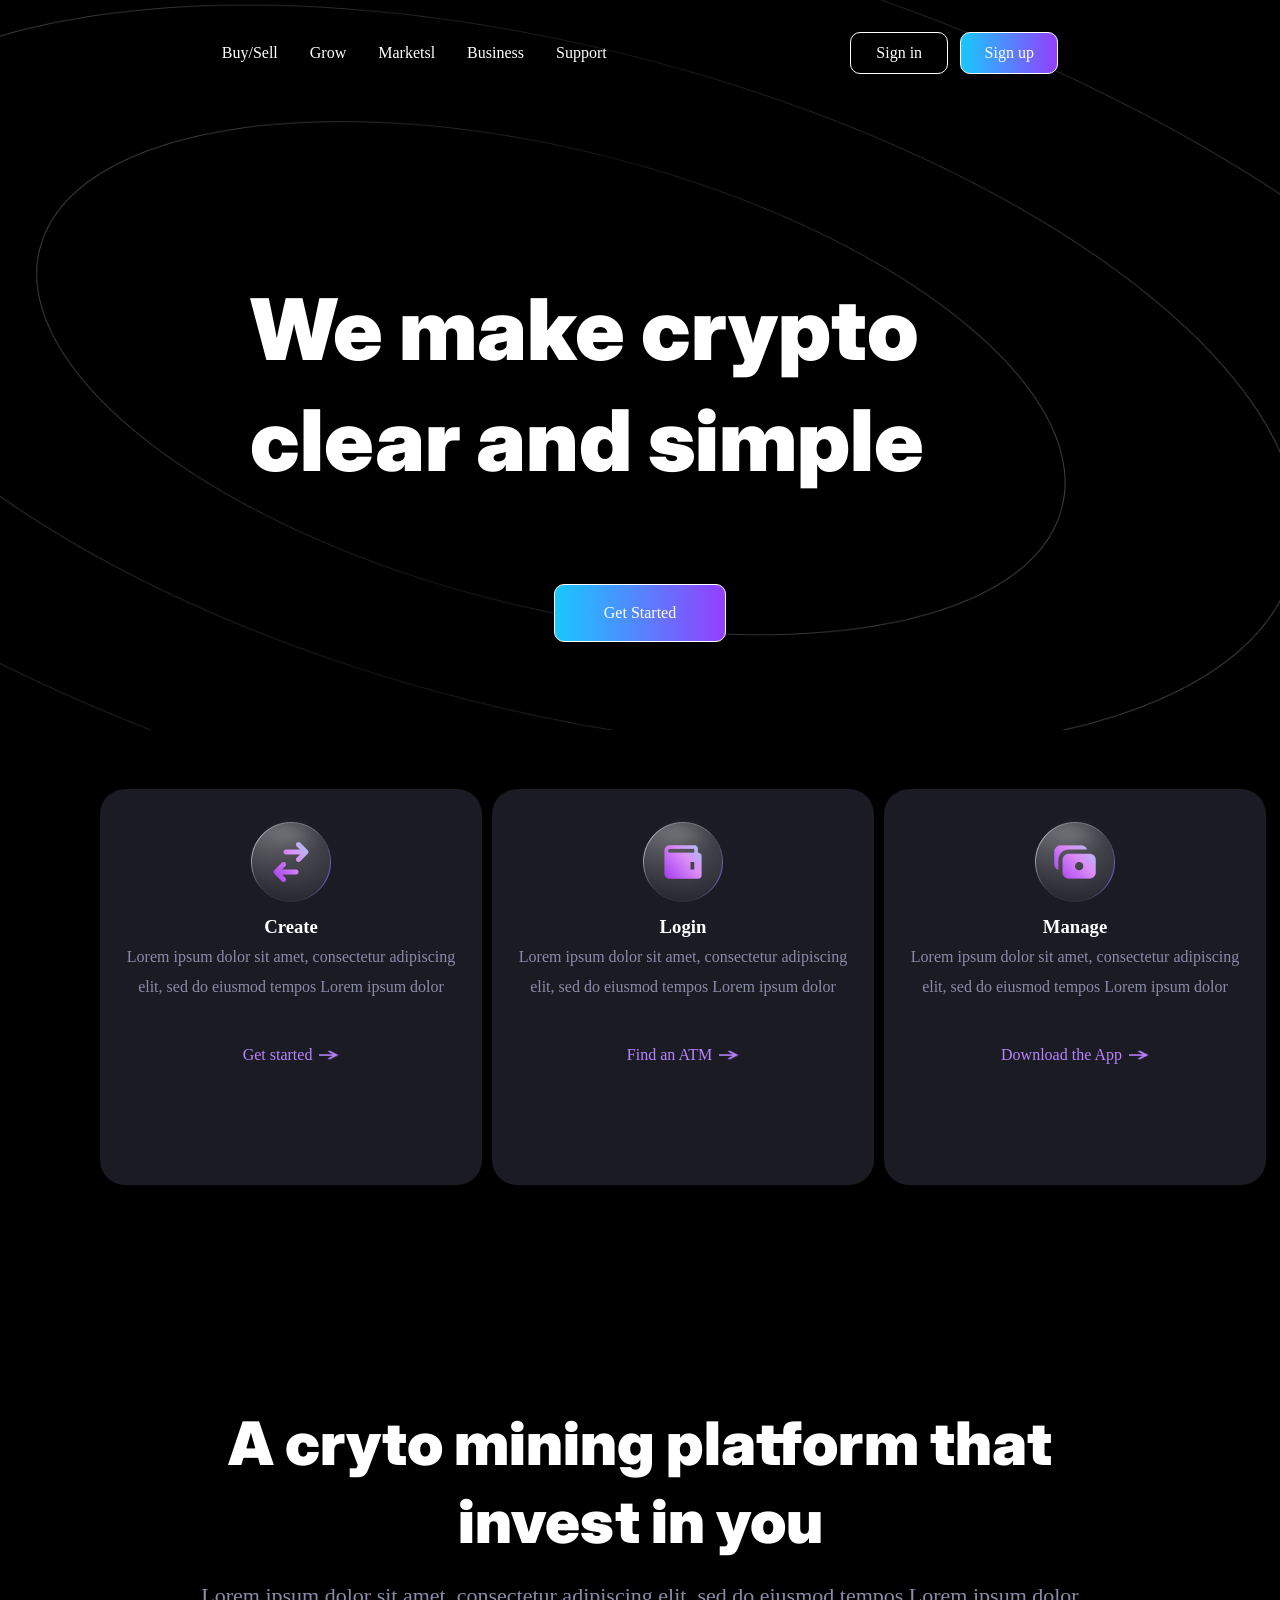
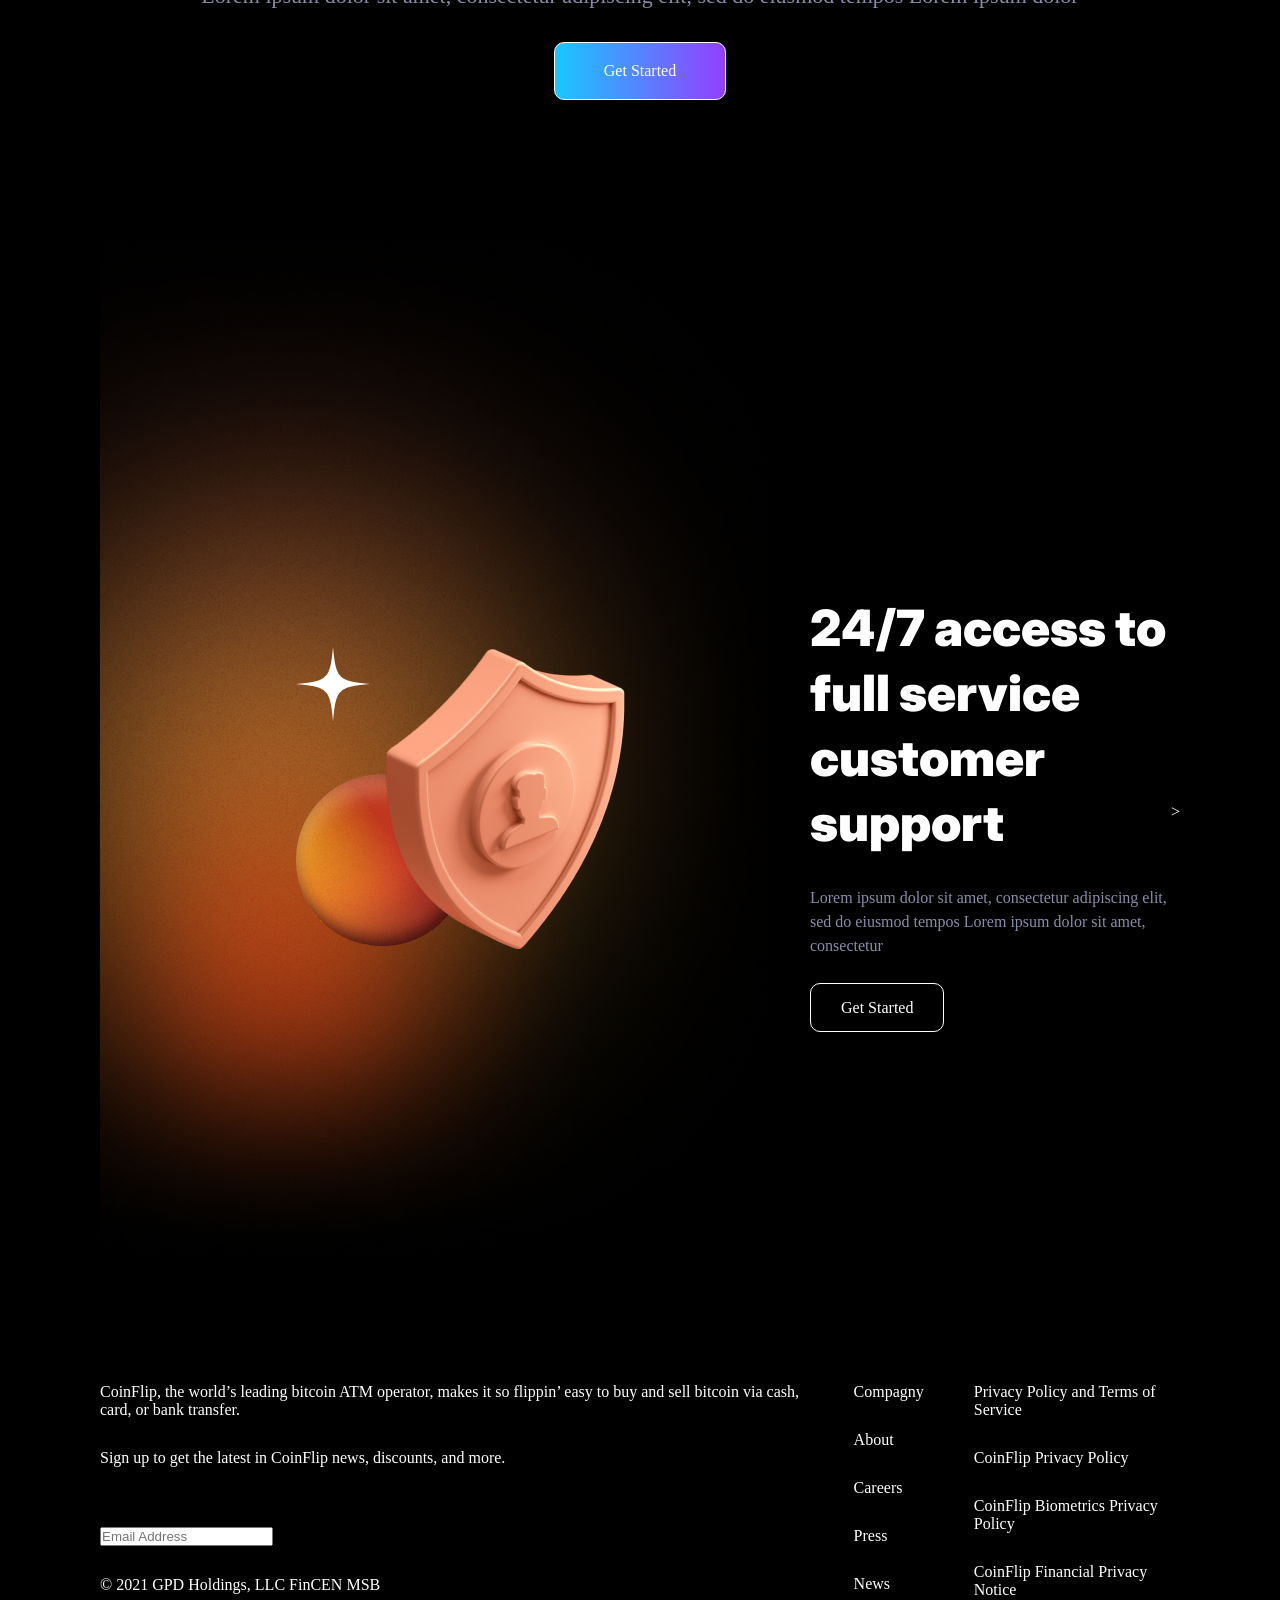
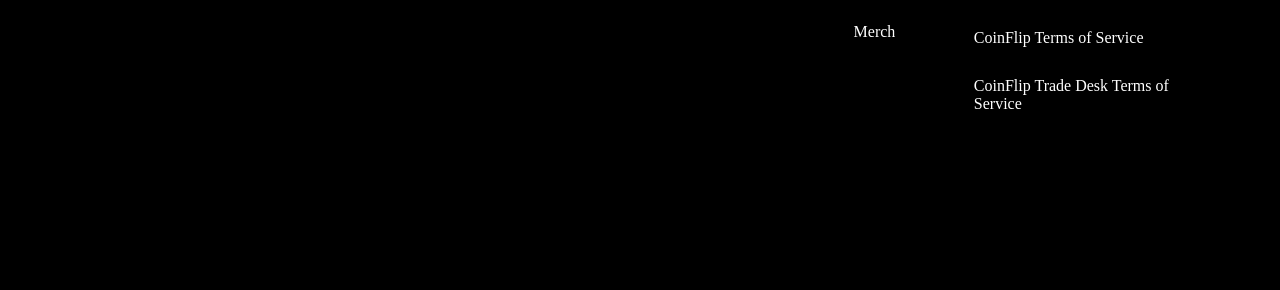
==== fixed.html @ 8866c46f "Add New Market" ====
<!DOCTYPE html>
<html lang="en">

<head>
    <meta charset="UTF-8">
    <link rel="stylesheet" href="css/fixed.css">
    <title>Document</title>
    <link href="https://fonts.googleapis.com/css2?family=Inter:wght@400;500;600;700&display=swap" rel="stylesheet">

</head>

<body>
    <header class="header">
        <section class="menu">
            <div class="container">
                <div class="header_content">
                    <ul class="header_content_list">
                        <li><a href="#">Buy/Sell</a></li>
                        <li><a href="#">Grow</a></li>
                        <li><a href="#">Marketsl</a></li>
                        <li><a href="#">Business</a></li>
                        <li><a href="#">Support</a></li>
                    </ul>
                    <div class="header_content_link_login">
                        <a href="#" class="header_content_link_login_sign_in">Sign in</a>
                        <a href="#" class="header_content_link_login_sign_in header_content_sign_up">Sign up</a>
                    </div>
                </div>
            </div>
        </section>
    </header>
    <main class="main">
        <section class="we_wake_crypto">
            <div class="container">
                <div class="we_wake_crypto_content">
                    <h1 class="we_wake_content_title">
                        We make crypto clear and simple
                    </h1>
                    <a href="#" class="we_wake_crypto_content_link">Get Started</a>
                </div>
            </div>
        </section>
        <section class="gestion">
            <div class="container">
                <div class="gestion_content">
                    <article class="gestion_content_article">
                        <div class="gestion_content_article_part1">
                            <img src="images/img (2).png" alt="image article 1">
                            <h3>Create</h3>
                            <p>Lorem ipsum dolor sit amet, consectetur adipiscing elit, sed do eiusmod tempos Lorem ipsum dolor</p>
                        </div>
                        <a href="">Get started<span><img src="images/Stroke.png" alt="icon fleche-direction" class="icon_fleche_direction"></span></a>
                    </article>
                    <article class="gestion_content_article">
                        <div class="gestion_content_article_part1">
                            <img src="images/img (1).png" alt="image article 1">
                            <h3>Login</h3>
                            <p>Lorem ipsum dolor sit amet, consectetur adipiscing elit, sed do eiusmod tempos Lorem ipsum dolor</p>
                        </div>
                        <a href="">Find an ATM<span><img src="images/Stroke.png" alt="icon fleche-direction" class="icon_fleche_direction"></span></a>
                    </article>
                    <article class="gestion_content_article">
                        <div class="gestion_content_article_part1">
                            <img src="images/img.png" alt="image article 1">
                            <h3>Manage</h3>
                            <p>Lorem ipsum dolor sit amet, consectetur adipiscing elit, sed do eiusmod tempos Lorem ipsum dolor</p>
                        </div>
                        <a href="">Download the App<span><img src="images/Stroke.png" alt="icon fleche-direction" class="icon_fleche_direction"></span></a>
                        
                    </article>
                </div>
            </div>
        </section>
        <section class="crypto_mining">
            <div class="container">
                <div class="crypto_mining_content">
                    <div class="crypto_mining_content_part1">
                        <h2>A cryto mining platform that invest in you</h2>
                        <p>Lorem ipsum dolor sit amet, consectetur adipiscing elit, sed do eiusmod tempos Lorem ipsum dolor</p>
                    </div>
                   <a href="#" class="we_wake_crypto_content_link">Get Started</a>
                </div>
            </div>
        </section>
        <section class="service_client">
            <div class="container">
                <div class="service_client_content">
                    <img src="images/img (3).png" alt="service client image" class="service_client_content_part1">
                    <div class="service_client_content_part2">
                        <h2>24/7 access to full service customer support</h2>
                        <p>Lorem ipsum dolor sit amet, consectetur adipiscing elit, sed do eiusmod tempos Lorem ipsum dolor sit amet, consectetur</p>
                        <a href="" class="header_content_link_login_sign_in header_content_sign_in">Get Started</a>
                    </div>>
                </div>
            </div>
        </section>
    </main>
    <footer class="footer">
        <div class="container">
            <div class="footer_content">
                <div class="footer_content_part1">
                    <p>CoinFlip, the world’s leading bitcoin ATM operator, makes it so flippin’ easy to buy and sell bitcoin via cash, card, or bank transfer. 
                    <p> Sign up to get the latest in CoinFlip news, discounts, and more.</p>
                </p>
                <input type="text" placeholder="Email Address"/>
                <p>© 2021 GPD Holdings, LLC FinCEN MSB</p>
                </div>
                <div class="footer_content_part2">
                    <a href="#">Compagny</a><a href="#">About</a><a href="#">Careers</a><a href="#">Press</a><a href="#">News</a><a href="#">Merch</a>
                </div>
                <div class="footer_content_part3">
                    <a href="#">Privacy Policy and Terms of Service</a><a href="#">CoinFlip Privacy Policy</a><a href="#">CoinFlip Biometrics Privacy Policy</a><a href="#">CoinFlip Financial Privacy Notice</a><a href="#">CoinFlip Terms of Service</a><a href="#">CoinFlip Trade Desk Terms of Service</a>
                </div>
            </div>
        </div>
    </footer>
</body>

</html>
---- css/fixed.css ----
/*General*/

*
{
    margin: 0;
    padding: 0;
}
body
{
    background-color: black;
    background-image: url(../images/circles.png);
    background-repeat: no-repeat;
    background-size: 100%;
    color: white;
}
.header
{
    min-height: 80px;
}
footer
{
    min-height: 507px;
}
.container
{
    max-width: 1080px;
    margin: 0 auto;
    
    
}
.main
{
    min-height: calc(100vh - (80px + 507px));
}
a
{
    text-decoration: none;
    color: white;
}
ul
{
    list-style: none;
}

/*Header*/

.header_content
{
    display: flex;
    justify-content: space-around;
    padding: 32px 0;
}
.header_content_link_login
{
    display: flex;
    justify-content: space-between;
    gap: 12px;
    
}
.header_content_link_login_sign_in
{
    width: 96px;
    height: 40px;
    border: 1px solid;
    text-align: center;
    line-height: 40px;
    border-radius: 10px;
}
.header_content_sign_up
{
    
    background: linear-gradient(to right, #18C8FF, #933FFE);
    
}
.header_content_list
{
    display: flex;
    align-items: center;
    gap: 32px;
    
}

/*Section we wake*/

.we_wake_crypto_content
{
    
    width: 780px;
    height: 345px;
    margin: 169px auto;
    
}
.we_wake_content_title
{
    font-size: 85px;
    line-height: 130%;
    padding-bottom: 88px;
    font-family: 'Inter', sans-serif;
    font-weight: 900;
  
}
.we_wake_crypto_content_link
{
    display: block;
    width: 170px;
    height: 56px;
    background: linear-gradient(to right, #18C8FF, #933FFE);
    border: 1px solid;
    border-radius: 10px;
    text-align: center;
    line-height: 56px;
    margin: 0 auto;
    
}
/*Section Gestion*/
.gestion_content
{
    display: flex;
    justify-content: space-between;
    gap: 10px;
    
}
.gestion_content_article 
{
    background-color: #1A1B23;
    text-align: center;
    display: inline-block;
    border-radius: 25px;
    line-height: 30px;
    width: 380px;
    height: 346px;
    padding: 25px;
    
   
}
.gestion_content_article_part1
{
   width: 332px;
   height: 226px;
}
.gestion_content_article_part1 p
{
    font-size: 16px;
    color: #898CA9;
}
.gestion_content_article a
{
    font-size: 16px;
    color: #B982FF;
}
.icon_fleche_direction
{
    color: #B982FF;
    width: 20px;
    padding-left: 7px;
    height: 10px;
    
}

/*Section crypto mining*/

.crypto_mining_content
{
    margin-top: 30px;
    text-align: center;
    padding: 140px 70px;
    

}
.crypto_mining_content_part1 
{
    margin: 30px 0 ;
    
    
}
.crypto_mining_content_part1 h2

{
    
    text-align: center;
    align-content: center;
    height: 194px;
    font-size: 60px;
    font-family: 'Inter', sans-serif;
    line-height: 130%;
    font-weight: 900;
    
}
.crypto_mining_content_part1 p
{
    color: #898CA9;
    font-size: 22px;
    line-height: 150%;
    text-align: center;
    
    
}

/*Section   Service client*/

.service_client_content
{
    display: flex;
    justify-content: center;
    align-items: center;
    
}
.service_client_content_part2
{
    
    line-height: 150%
}
.service_client_content_part2 h2
{
    font-size: 50px;
    line-height: 130%;
    font-family: 'Inter', sans-serif;
    letter-spacing: 0%;
    font-weight: 900;
}
.service_client_content_part2 p
{
    color: #898CA9;
    padding: 30px 0;
    
}   
.service_client_content_part2 a
{
    
    padding: 15px 30px;
}

/*Section Footer*/

.footer_content
{
    display: flex;
    gap: 50px;
    
}
.footer_content_part1 p
{
    padding-bottom: 30px;
}
.footer_content_part1 input
{
    margin-bottom: 30px;
}
.footer_content_part2 a
{
    display: flex;
    align-items: center;
    padding-bottom: 30px;
}
.footer_content_part3 a
{
    display: flex;
    align-items: center;
    padding-bottom: 30px;
}
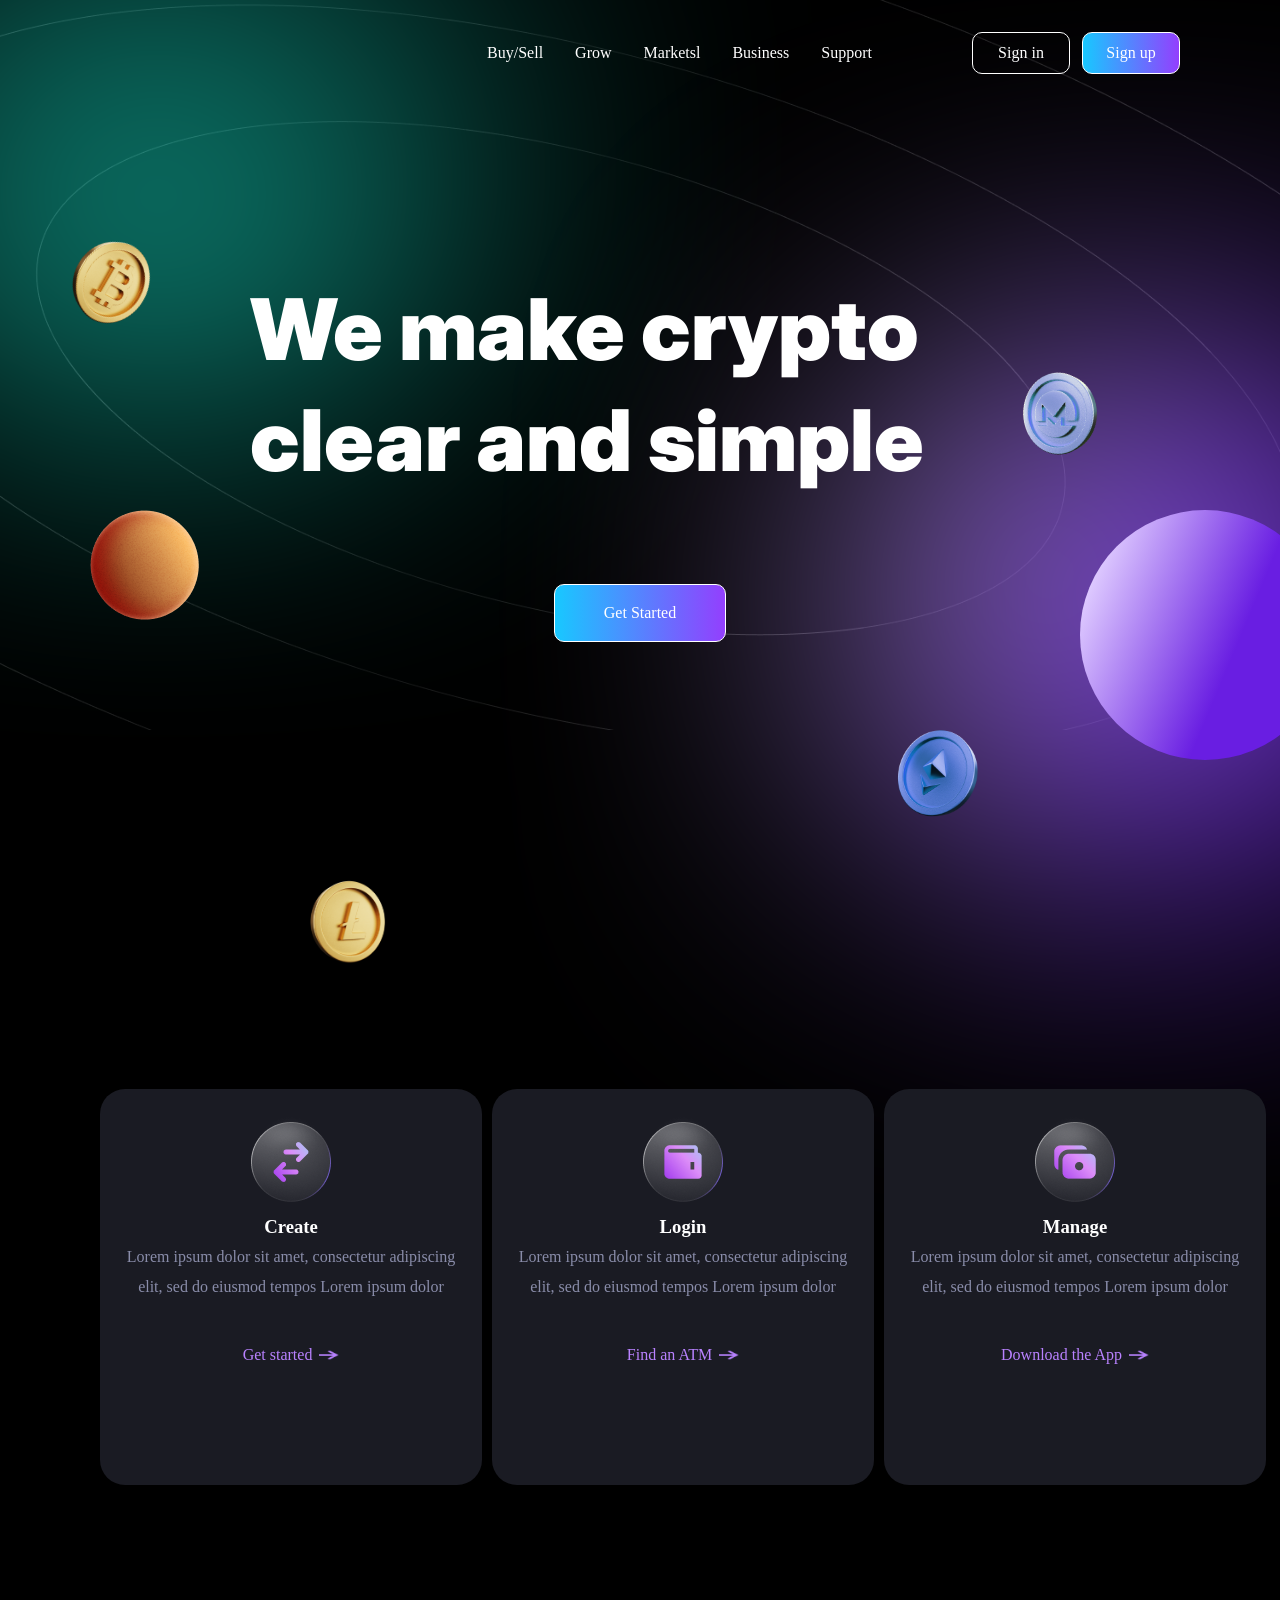
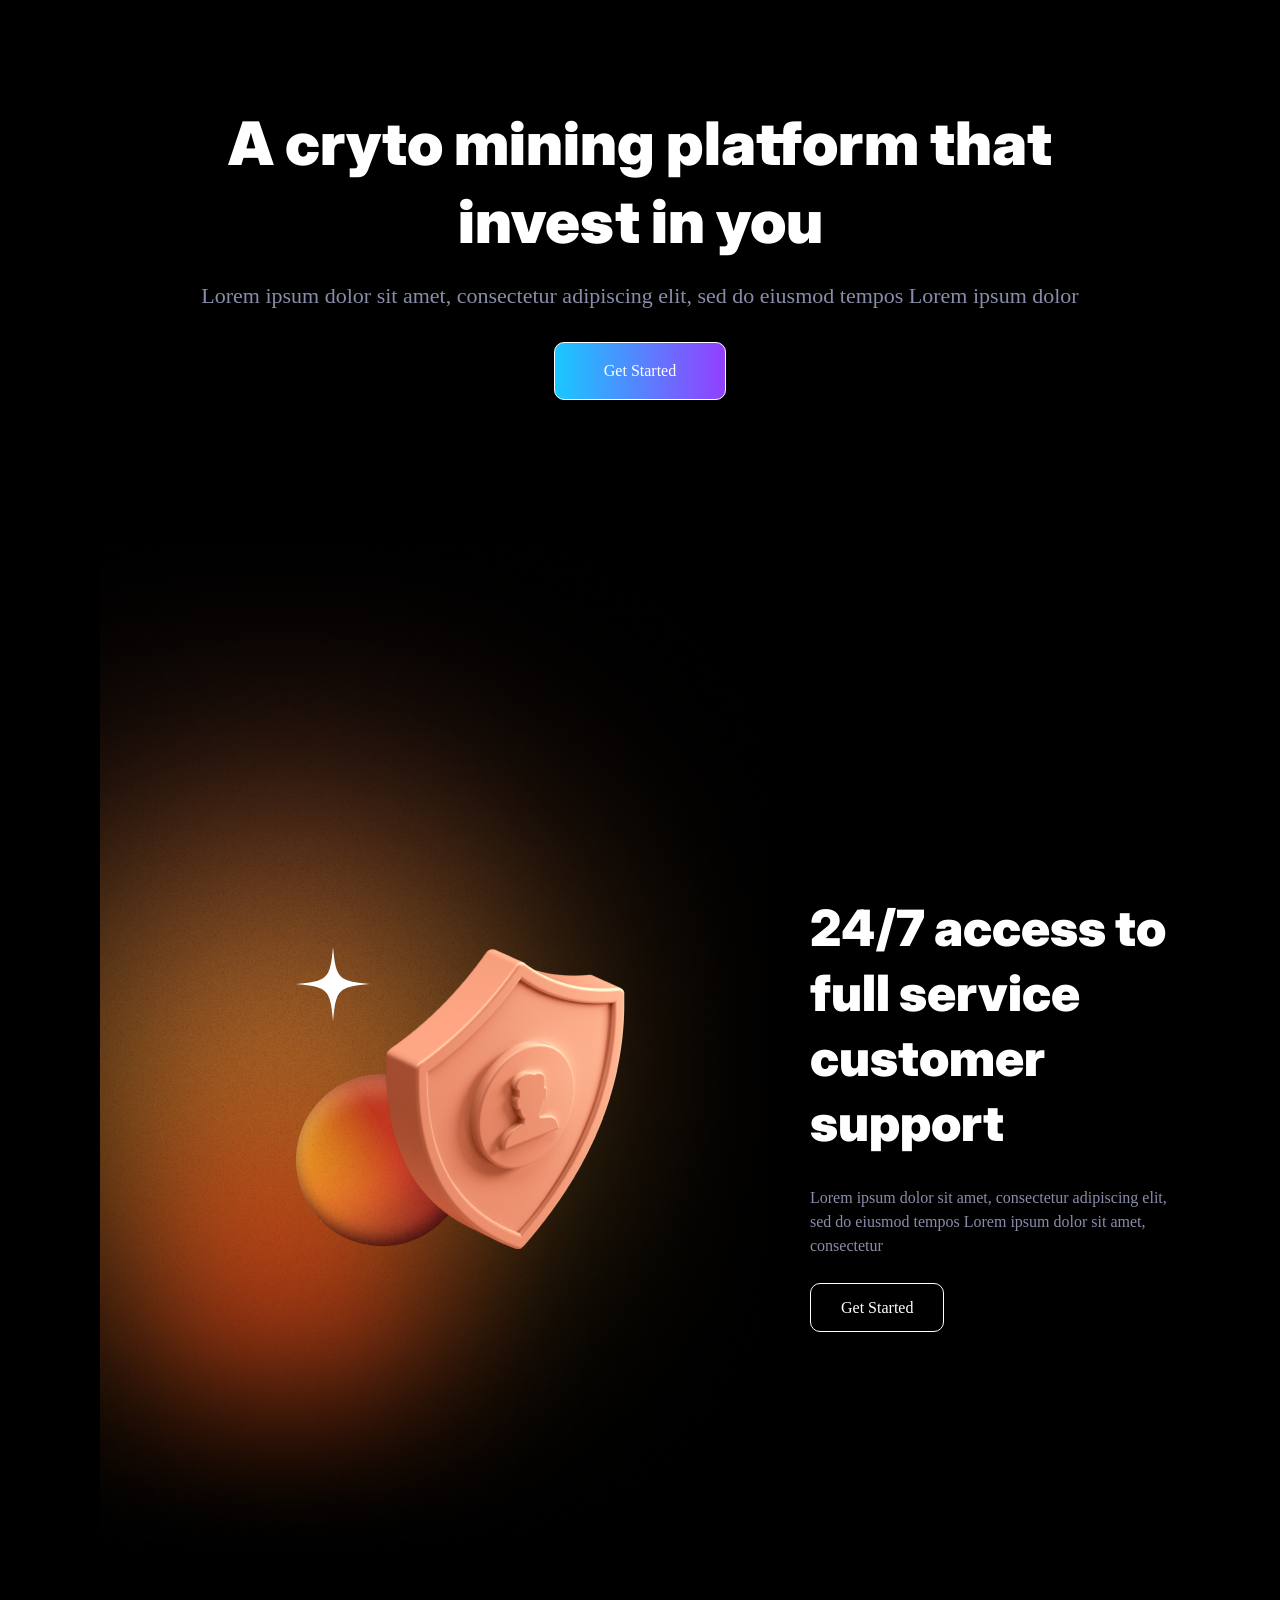
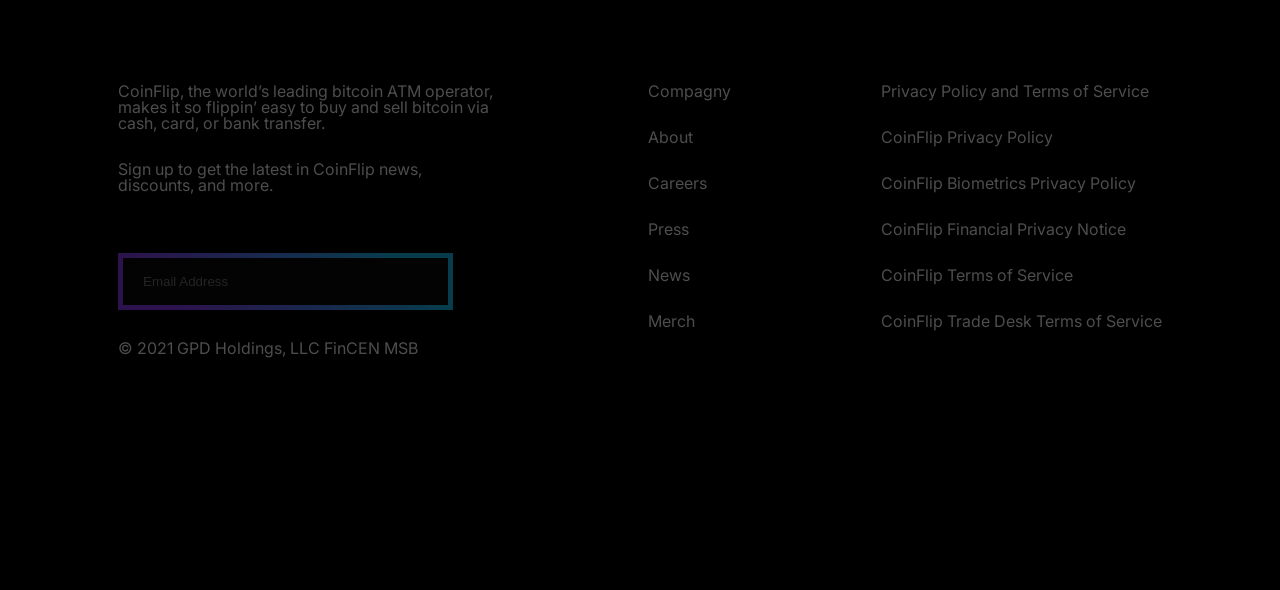
==== commit c8922493: "add image and gradient" ====
--- a/fixed.html
+++ b/fixed.html
@@ -6,10 +6,18 @@
     <link rel="stylesheet" href="css/fixed.css">
     <title>Document</title>
     <link href="https://fonts.googleapis.com/css2?family=Inter:wght@400;500;600;700&display=swap" rel="stylesheet">
-
 </head>
 
 <body>
+    <div class="grad1"></div>
+    <div class="crypto_bitcoin"></div>
+    <div class="crypto_planet"></div>
+    <div class="crypto_7"></div>
+    <div class="crypto_1"></div>
+    <div class="crypto_losange"></div>
+    <div class="crypto_sphere"></div>
+    <div class="grad2"></div>
+    <!-- Header -->
     <header class="header">
         <section class="menu">
             <div class="container">
@@ -30,6 +38,7 @@
         </section>
     </header>
     <main class="main">
+        <div class="etoile"></div>
         <section class="we_wake_crypto">
             <div class="container">
                 <div class="we_wake_crypto_content">
@@ -47,26 +56,31 @@
                         <div class="gestion_content_article_part1">
                             <img src="images/img (2).png" alt="image article 1">
                             <h3>Create</h3>
-                            <p>Lorem ipsum dolor sit amet, consectetur adipiscing elit, sed do eiusmod tempos Lorem ipsum dolor</p>
+                            <p>Lorem ipsum dolor sit amet, consectetur adipiscing elit, sed do eiusmod tempos Lorem
+                                ipsum dolor</p>
                         </div>
-                        <a href="">Get started<span><img src="images/Stroke.png" alt="icon fleche-direction" class="icon_fleche_direction"></span></a>
+                        <a href="">Get started<span><img src="images/Stroke 1.png" alt="icon fleche-direction"
+                                    class="icon_fleche_direction"></span></a>
                     </article>
                     <article class="gestion_content_article">
                         <div class="gestion_content_article_part1">
                             <img src="images/img (1).png" alt="image article 1">
                             <h3>Login</h3>
-                            <p>Lorem ipsum dolor sit amet, consectetur adipiscing elit, sed do eiusmod tempos Lorem ipsum dolor</p>
+                            <p>Lorem ipsum dolor sit amet, consectetur adipiscing elit, sed do eiusmod tempos Lorem
+                                ipsum dolor</p>
                         </div>
-                        <a href="">Find an ATM<span><img src="images/Stroke.png" alt="icon fleche-direction" class="icon_fleche_direction"></span></a>
+                        <a href="">Find an ATM<span><img src="images/Stroke 1.png" alt="icon fleche-direction"
+                                    class="icon_fleche_direction"></span></a>
                     </article>
                     <article class="gestion_content_article">
                         <div class="gestion_content_article_part1">
                             <img src="images/img.png" alt="image article 1">
                             <h3>Manage</h3>
-                            <p>Lorem ipsum dolor sit amet, consectetur adipiscing elit, sed do eiusmod tempos Lorem ipsum dolor</p>
+                            <p>Lorem ipsum dolor sit amet, consectetur adipiscing elit, sed do eiusmod tempos Lorem
+                                ipsum dolor</p>
                         </div>
-                        <a href="">Download the App<span><img src="images/Stroke.png" alt="icon fleche-direction" class="icon_fleche_direction"></span></a>
-                        
+                        <a href="">Download the App<span><img src="images/Stroke 1.png" alt="icon fleche-direction"
+                                    class="icon_fleche_direction"></span></a>
                     </article>
                 </div>
             </div>
@@ -76,9 +90,10 @@
                 <div class="crypto_mining_content">
                     <div class="crypto_mining_content_part1">
                         <h2>A cryto mining platform that invest in you</h2>
-                        <p>Lorem ipsum dolor sit amet, consectetur adipiscing elit, sed do eiusmod tempos Lorem ipsum dolor</p>
+                        <p>Lorem ipsum dolor sit amet, consectetur adipiscing elit, sed do eiusmod tempos Lorem ipsum
+                            dolor</p>
                     </div>
-                   <a href="#" class="we_wake_crypto_content_link">Get Started</a>
+                    <a href="#" class="we_wake_crypto_content_link">Get Started</a>
                 </div>
             </div>
         </section>
@@ -88,28 +103,41 @@
                     <img src="images/img (3).png" alt="service client image" class="service_client_content_part1">
                     <div class="service_client_content_part2">
                         <h2>24/7 access to full service customer support</h2>
-                        <p>Lorem ipsum dolor sit amet, consectetur adipiscing elit, sed do eiusmod tempos Lorem ipsum dolor sit amet, consectetur</p>
+                        <p>Lorem ipsum dolor sit amet, consectetur adipiscing elit, sed do eiusmod tempos Lorem ipsum
+                            dolor sit amet, consectetur</p>
                         <a href="" class="header_content_link_login_sign_in header_content_sign_in">Get Started</a>
-                    </div>>
+                    </div>
                 </div>
             </div>
+        </section>
+        <section class="crypto_investing">
+            <div class="container">
+                
+            </div>
+
         </section>
     </main>
     <footer class="footer">
         <div class="container">
             <div class="footer_content">
                 <div class="footer_content_part1">
-                    <p>CoinFlip, the world’s leading bitcoin ATM operator, makes it so flippin’ easy to buy and sell bitcoin via cash, card, or bank transfer. 
+                    <p>CoinFlip, the world’s leading bitcoin ATM operator, makes it so flippin’ easy to buy and sell
+                        bitcoin via cash, card, or bank transfer.
                     <p> Sign up to get the latest in CoinFlip news, discounts, and more.</p>
-                </p>
-                <input type="text" placeholder="Email Address"/>
-                <p>© 2021 GPD Holdings, LLC FinCEN MSB</p>
+                    </p>
+                    <input type="text" placeholder="Email Address">
+                    <p>© 2021 GPD Holdings, LLC FinCEN MSB</p>
                 </div>
                 <div class="footer_content_part2">
-                    <a href="#">Compagny</a><a href="#">About</a><a href="#">Careers</a><a href="#">Press</a><a href="#">News</a><a href="#">Merch</a>
+                    <a href="#">Compagny</a><a href="#">About</a><a href="#">Careers</a><a href="#">Press</a><a
+                        href="#">News</a><a href="#">Merch</a>
                 </div>
                 <div class="footer_content_part3">
-                    <a href="#">Privacy Policy and Terms of Service</a><a href="#">CoinFlip Privacy Policy</a><a href="#">CoinFlip Biometrics Privacy Policy</a><a href="#">CoinFlip Financial Privacy Notice</a><a href="#">CoinFlip Terms of Service</a><a href="#">CoinFlip Trade Desk Terms of Service</a>
+                    <a href="#">Privacy Policy and Terms of Service</a><a href="#">CoinFlip Privacy Policy</a><a
+                        href="#">CoinFlip Biometrics Privacy Policy</a><a href="#">CoinFlip Financial Privacy
+                        Notice</a><a href="#">CoinFlip Terms of Service</a><a href="#">CoinFlip Trade Desk Terms of
+                        Service
+                    </a>
                 </div>
             </div>
         </div>
--- a/css/fixed.css
+++ b/css/fixed.css
@@ -1,64 +1,67 @@
 /*General*/
 
-*
-{
+* {
     margin: 0;
     padding: 0;
-}
-body
-{
+    position: relative;
+}
+
+body {
     background-color: black;
-    background-image: url(../images/circles.png);
+    background-image: url('../images/circles.png');
     background-repeat: no-repeat;
     background-size: 100%;
     color: white;
-}
-.header
-{
+    overflow-x: hidden;
+
+}
+
+.header {
     min-height: 80px;
 }
-footer
-{
+
+footer {
     min-height: 507px;
 }
-.container
-{
+
+.container {
     max-width: 1080px;
     margin: 0 auto;
-    
-    
-}
-.main
-{
+
+
+}
+
+.main {
     min-height: calc(100vh - (80px + 507px));
 }
-a
-{
+
+a {
     text-decoration: none;
     color: white;
 }
-ul
-{
+
+ul {
     list-style: none;
 }
 
 /*Header*/
 
-.header_content
-{
-    display: flex;
-    justify-content: space-around;
+.header_content {
+    display: flex;
+    flex-direction: row;
+    justify-content: flex-end;
     padding: 32px 0;
-}
-.header_content_link_login
-{
+    gap: 100px;
+}
+
+.header_content_link_login {
     display: flex;
     justify-content: space-between;
     gap: 12px;
-    
-}
-.header_content_link_login_sign_in
-{
+
+}
+
+.header_content_link_login_sign_in {
     width: 96px;
     height: 40px;
     border: 1px solid;
@@ -66,41 +69,41 @@
     line-height: 40px;
     border-radius: 10px;
 }
-.header_content_sign_up
-{
-    
+
+.header_content_sign_up {
+
     background: linear-gradient(to right, #18C8FF, #933FFE);
-    
-}
-.header_content_list
-{
+
+}
+
+.header_content_list {
     display: flex;
     align-items: center;
     gap: 32px;
-    
+
+
 }
 
 /*Section we wake*/
 
-.we_wake_crypto_content
-{
-    
+.we_wake_crypto_content {
+
     width: 780px;
     height: 345px;
     margin: 169px auto;
-    
-}
-.we_wake_content_title
-{
+
+}
+
+.we_wake_content_title {
     font-size: 85px;
     line-height: 130%;
     padding-bottom: 88px;
     font-family: 'Inter', sans-serif;
     font-weight: 900;
-  
-}
-.we_wake_crypto_content_link
-{
+
+}
+
+.we_wake_crypto_content_link {
     display: block;
     width: 170px;
     height: 56px;
@@ -110,18 +113,19 @@
     text-align: center;
     line-height: 56px;
     margin: 0 auto;
-    
-}
+
+}
+
 /*Section Gestion*/
-.gestion_content
-{
+.gestion_content {
     display: flex;
     justify-content: space-between;
     gap: 10px;
-    
-}
-.gestion_content_article 
-{
+
+
+}
+
+.gestion_content_article {
     background-color: #1A1B23;
     text-align: center;
     display: inline-block;
@@ -130,53 +134,52 @@
     width: 380px;
     height: 346px;
     padding: 25px;
-    
-   
-}
-.gestion_content_article_part1
-{
-   width: 332px;
-   height: 226px;
-}
-.gestion_content_article_part1 p
-{
+    margin-top: 300px;
+
+
+}
+
+.gestion_content_article_part1 {
+    width: 332px;
+    height: 226px;
+}
+
+.gestion_content_article_part1 p {
     font-size: 16px;
     color: #898CA9;
 }
-.gestion_content_article a
-{
+
+.gestion_content_article a {
     font-size: 16px;
     color: #B982FF;
 }
-.icon_fleche_direction
-{
+
+.icon_fleche_direction {
     color: #B982FF;
     width: 20px;
     padding-left: 7px;
     height: 10px;
-    
+
 }
 
 /*Section crypto mining*/
 
-.crypto_mining_content
-{
+.crypto_mining_content {
     margin-top: 30px;
     text-align: center;
     padding: 140px 70px;
-    
-
-}
-.crypto_mining_content_part1 
-{
-    margin: 30px 0 ;
-    
-    
-}
-.crypto_mining_content_part1 h2
-
-{
-    
+
+
+}
+
+.crypto_mining_content_part1 {
+    margin: 30px 0;
+
+
+}
+
+.crypto_mining_content_part1 h2 {
+
     text-align: center;
     align-content: center;
     height: 194px;
@@ -184,77 +187,210 @@
     font-family: 'Inter', sans-serif;
     line-height: 130%;
     font-weight: 900;
-    
-}
-.crypto_mining_content_part1 p
-{
+
+}
+
+.crypto_mining_content_part1 p {
     color: #898CA9;
     font-size: 22px;
     line-height: 150%;
     text-align: center;
-    
-    
+
+
 }
 
 /*Section   Service client*/
 
-.service_client_content
-{
+.service_client_content {
     display: flex;
     justify-content: center;
     align-items: center;
-    
-}
-.service_client_content_part2
-{
-    
+
+}
+
+.service_client_content_part2 {
+
     line-height: 150%
 }
-.service_client_content_part2 h2
-{
+
+.service_client_content_part2 h2 {
     font-size: 50px;
     line-height: 130%;
     font-family: 'Inter', sans-serif;
     letter-spacing: 0%;
     font-weight: 900;
 }
-.service_client_content_part2 p
-{
+
+.service_client_content_part2 p {
     color: #898CA9;
     padding: 30px 0;
-    
-}   
-.service_client_content_part2 a
-{
-    
+
+}
+
+.service_client_content_part2 a {
+
     padding: 15px 30px;
 }
 
 /*Section Footer*/
 
-.footer_content
-{
-    display: flex;
-    gap: 50px;
-    
-}
-.footer_content_part1 p
-{
+.footer_content {
+    display: flex;
+    gap: 150px;
+    opacity: 30%;
+    line-height: 100%;
+    justify-content: center;
+    font-family: 'Inter', sans-serif;
+
+}
+
+.footer_content_part1 {
+    width: 380px;
+}
+
+.footer_content_part1 p {
     padding-bottom: 30px;
 }
-.footer_content_part1 input
-{
+
+.footer_content_part1 input {
     margin-bottom: 30px;
 }
-.footer_content_part2 a
-{
+
+.footer_content_part2 a {
     display: flex;
     align-items: center;
     padding-bottom: 30px;
 }
-.footer_content_part3 a
-{
+
+.footer_content_part3 a {
     display: flex;
     align-items: center;
     padding-bottom: 30px;
+
+}
+
+.footer_content_part1 input {
+     background-color: #0B0B0F;
+      width: 75%;
+      padding: 16px 20px;
+      height: auto;
+      border: 5px solid; /* augmente l'épaisseur pour mieux voir le dégradé */
+      border-image-source: linear-gradient(225deg, #18C8FF 14.89%, #933FFE 85.85%);
+      border-image-slice: 1;
+      display: block;
+}
+
+
+.grad1 {
+    position: absolute;
+    height: 520px;
+    width: 617px;
+    background: linear-gradient(180deg, rgba(24, 255, 158, 0) 0%, #17FFE3 100%);
+    backdrop-filter: blur(200px);
+    position: absolute;
+    border-radius: 50%;
+    top: -150px;
+    left: -150px;
+    filter: blur(145px);
+    z-index: -5;
+}
+
+.grad2 {
+    position: absolute;
+    height: 520px;
+    width: 617px;
+    background: linear-gradient(112.72deg, #DECAFF 11.44%, #691EE2 60.27%);
+    backdrop-filter: blur(200px);
+    position: absolute;
+    border-radius: 50%;
+    top: 350px;
+    right: -200px;
+    filter: blur(145px);
+    z-index: -5;
+}
+.etoile
+{
+    width: 74;
+height: 74;
+opacity: 1;
+top: 499px;
+left: 74px;
+background: #FFFFFF;
+
+
+}
+.crypto_bitcoin {
+    background: url('../images/crypto_bitcoin.png') no-repeat center center;
+    background-size: cover;
+    /* Optional: scales image */
+    position: absolute;
+    width: 97px;
+    height: 107px;
+    transform: rotate(30deg);
+    opacity: 1;
+    top: 230px;
+    left: 62px;
+
+}
+
+.crypto_planet {
+    position: absolute;
+    background: url('../images/sphere.png') no-repeat center center;
+    background-size: cover;
+    width: 110px;
+    height: 110px;
+    opacity: 1;
+    top: 510px;
+    left: 90px;
+}
+
+.crypto_7 {
+    background: url('../images/crypto_7.png') no-repeat center center;
+    background-size: cover;
+    /* Optional: scales image */
+    position: absolute;
+    width: 97px;
+    height: 107px;
+    opacity: 1;
+    top: 870px;
+    left: 300px;
+    
+
+}
+
+.crypto_losange {
+    background: url('../images/crypto_losange.png') no-repeat center center;
+    background-size: cover;
+    /* Optional: scales image */
+    position: absolute;
+    width: 120px;
+    height: 150px;
+    opacity: 1;
+    top: 340px;
+    right: 160px;
+    transform: rotate(30deg);
+}
+
+.crypto_1 {
+    background: url('../images/crypto_1.png') no-repeat center center;
+    background-size: cover;
+    /* Optional: scales image */
+    position: absolute;
+    width: 120px;
+    height: 150px;
+    opacity: 1;
+    top: 700px;
+    right: 280px;
+}
+
+.crypto_sphere {
+    position: absolute;
+    width: 250px;
+    height: 250px;
+    border-radius: 50%;
+    opacity: 1;
+    top: 510px;
+    right: -50px;
+    background: linear-gradient(112.72deg, #DECAFF 11.44%, #691EE2 60.27%);
+    z-index: 10;
 }
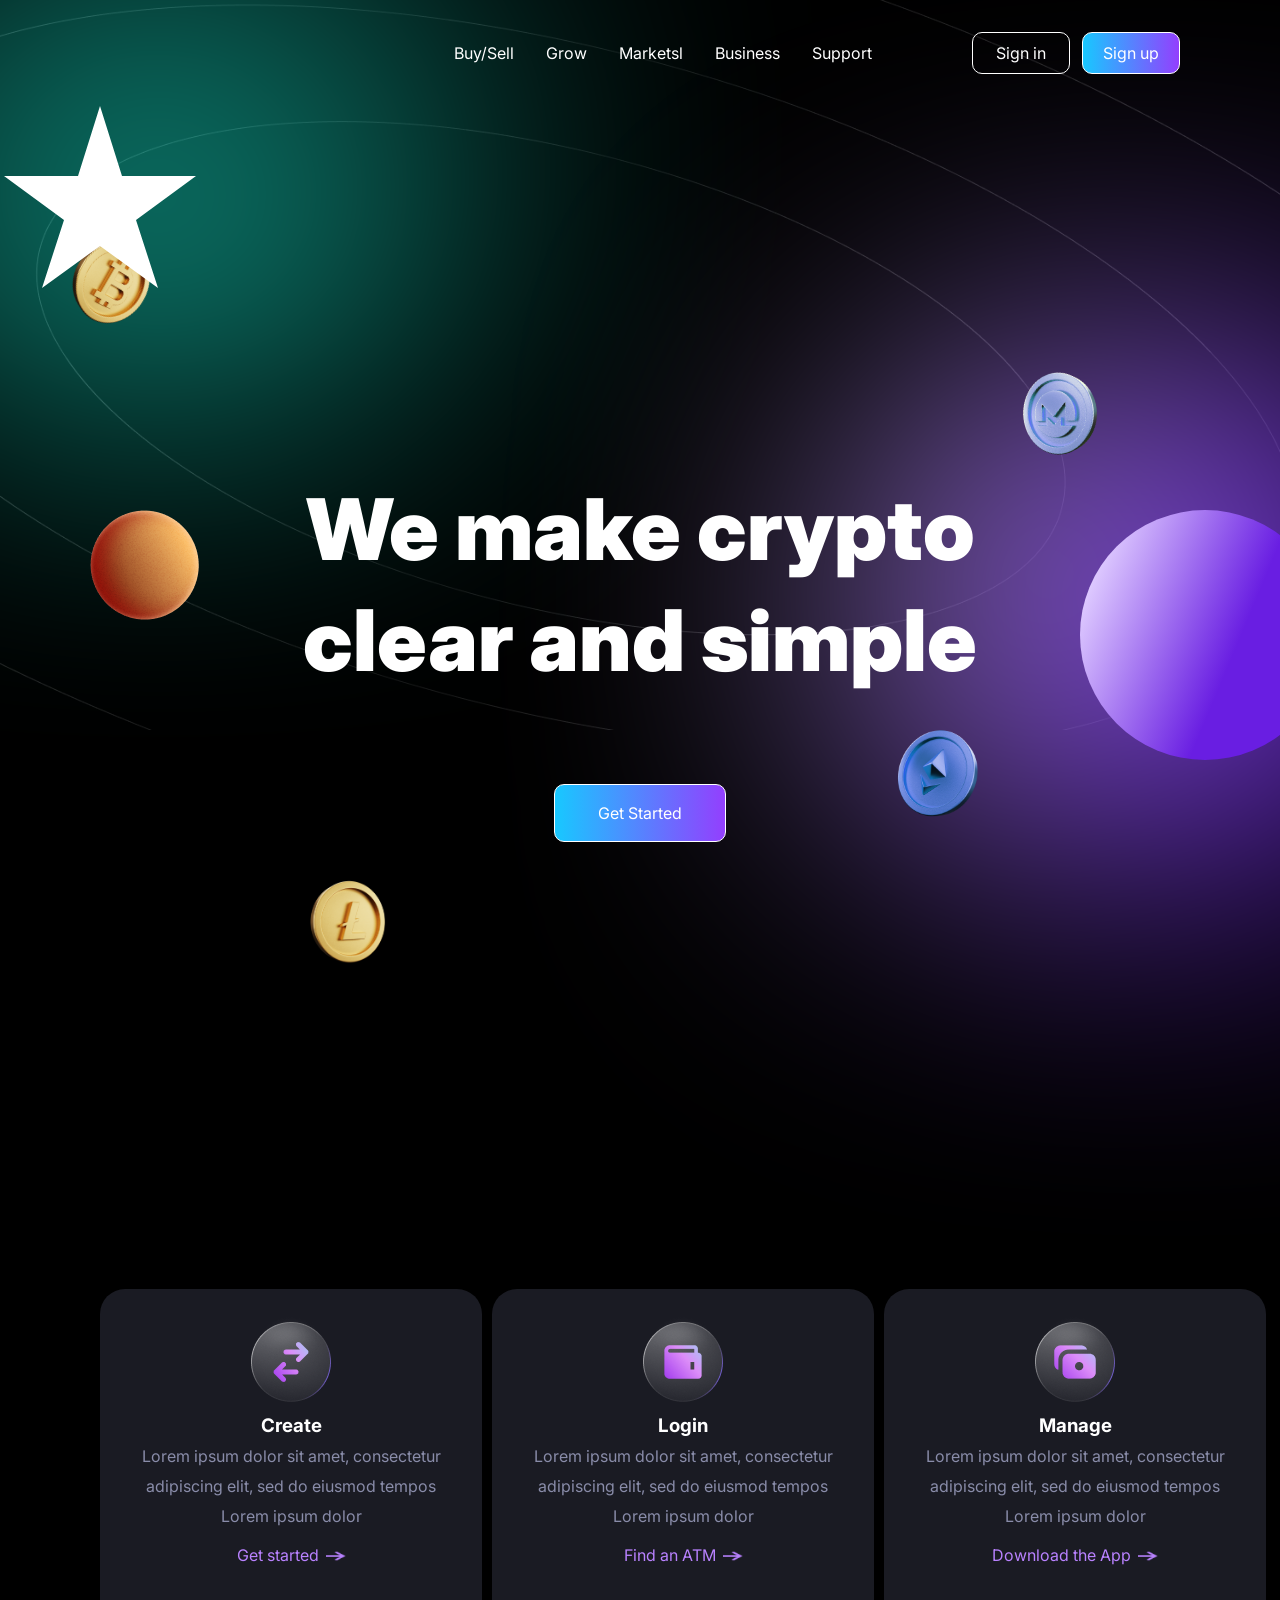
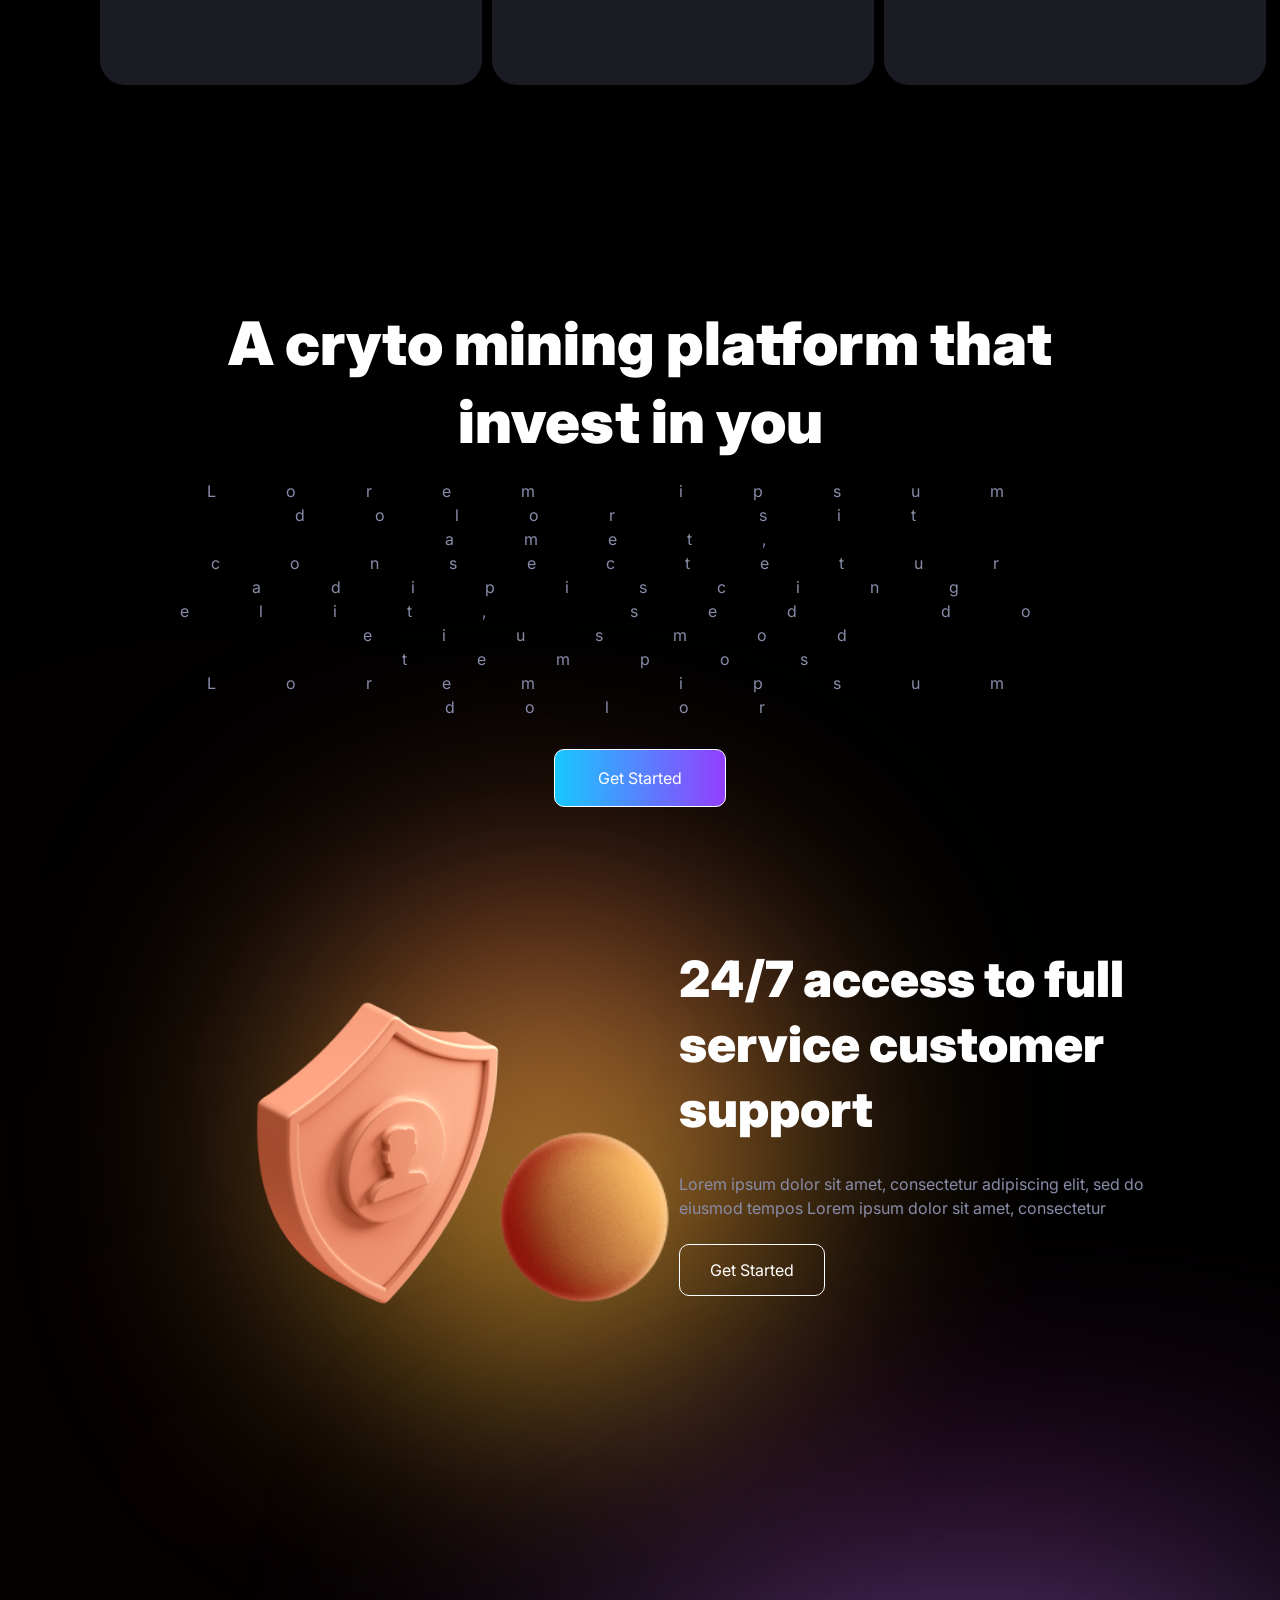
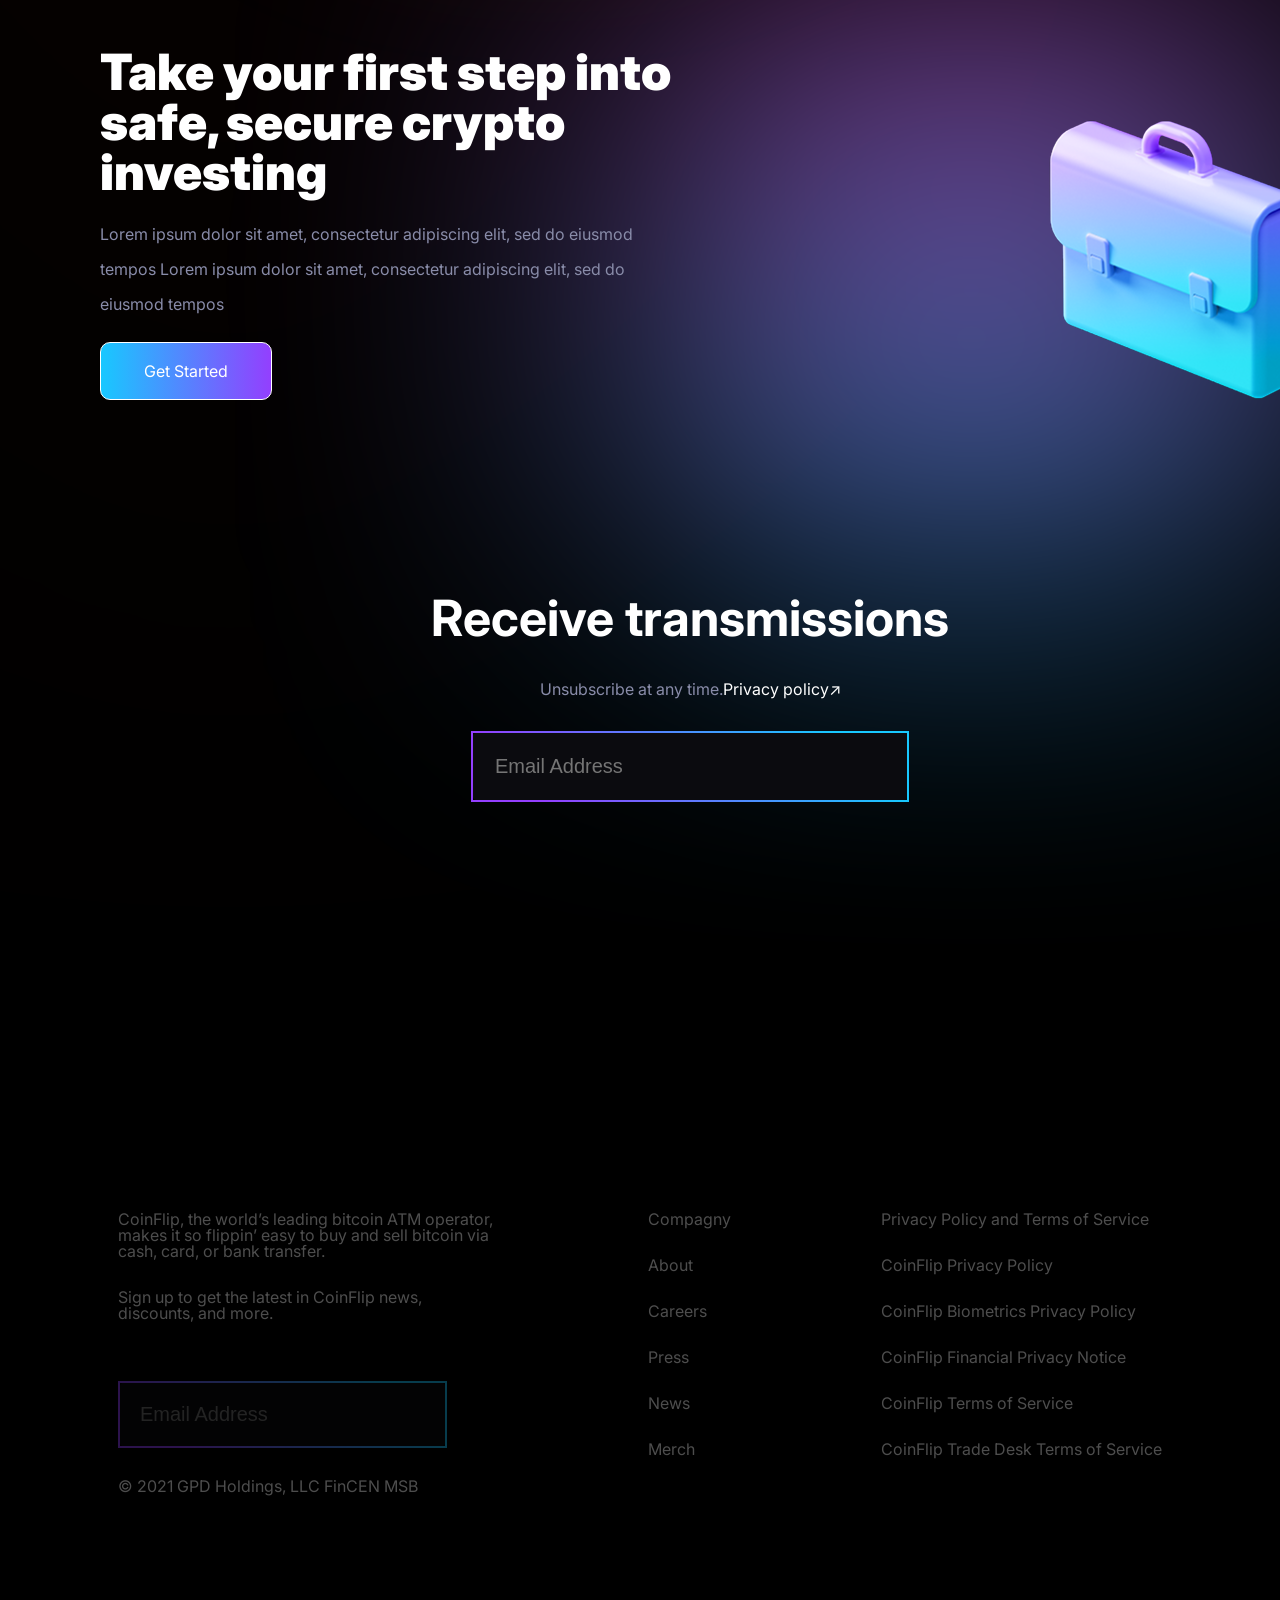
==== commit db8ed31d: "Do responsive market we Work and add icon hamburger max-width 737px" ====
--- a/fixed.html
+++ b/fixed.html
@@ -38,7 +38,7 @@
         </section>
     </header>
     <main class="main">
-        <div class="etoile"></div>
+        <div class="etoile_bannier1"></div>
         <section class="we_wake_crypto">
             <div class="container">
                 <div class="we_wake_crypto_content">
@@ -98,9 +98,14 @@
             </div>
         </section>
         <section class="service_client">
+            <div class="grad3"></div>
+            <div class="grad4"></div>
+            <div id="crypto_planet_service_client"></div>
             <div class="container">
                 <div class="service_client_content">
-                    <img src="images/img (3).png" alt="service client image" class="service_client_content_part1">
+                    <div class="service_client_content_part1">
+                        <img src="images/crypto_bouclier.png" alt="service client image">
+                    </div>
                     <div class="service_client_content_part2">
                         <h2>24/7 access to full service customer support</h2>
                         <p>Lorem ipsum dolor sit amet, consectetur adipiscing elit, sed do eiusmod tempos Lorem ipsum
@@ -111,8 +116,25 @@
             </div>
         </section>
         <section class="crypto_investing">
+            <div class="grad5"></div>
             <div class="container">
-                
+                <div class="crypto_investing_content">
+                    <div class="crypto_investing_content_part1">
+                        <h2>Take your first step into safe, secure crypto investing</h2>
+                        <p>Lorem ipsum dolor sit amet, consectetur adipiscing elit, sed do eiusmod tempos Lorem ipsum dolor sit amet, consectetur adipiscing elit, sed do eiusmod tempos</p>
+                        <a href="#" class="we_wake_crypto_content_link crypto_investing_content_part1_link">Get Started</a>
+                    </div>
+                    <img src="images/manette.png" alt="" class="crypto_investing_content_part2">
+                </div>
+            </div>
+        </section>
+        <section class="transmission">
+            <div class="container">
+                <div class="transmission_content">
+                    <h2>Receive transmissions</h2>
+                    <p>Unsubscribe at any time.<span>Privacy policy↗</span></p>
+                    <input type="text" placeholder="Email Address">
+                </div>
             </div>
 
         </section>
@@ -125,7 +147,7 @@
                         bitcoin via cash, card, or bank transfer.
                     <p> Sign up to get the latest in CoinFlip news, discounts, and more.</p>
                     </p>
-                    <input type="text" placeholder="Email Address">
+                    <input type="text" placeholder="Email Address" autocomplete="false">
                     <p>© 2021 GPD Holdings, LLC FinCEN MSB</p>
                 </div>
                 <div class="footer_content_part2">
--- a/css/fixed.css
+++ b/css/fixed.css
@@ -13,6 +13,7 @@
     background-size: 100%;
     color: white;
     overflow-x: hidden;
+    font-family: 'Inter', sans-serif;
 
 }
 
@@ -27,7 +28,7 @@
 .container {
     max-width: 1080px;
     margin: 0 auto;
-
+    padding: 0 15px;
 
 }
 
@@ -44,7 +45,14 @@
     list-style: none;
 }
 
+input:focus,
+textarea:focus {
+    outline: none;
+    color: white;
+}
+
 /*Header*/
+
 
 .header_content {
     display: flex;
@@ -71,9 +79,7 @@
 }
 
 .header_content_sign_up {
-
     background: linear-gradient(to right, #18C8FF, #933FFE);
-
 }
 
 .header_content_list {
@@ -100,7 +106,7 @@
     padding-bottom: 88px;
     font-family: 'Inter', sans-serif;
     font-weight: 900;
-
+    text-align: center;
 }
 
 .we_wake_crypto_content_link {
@@ -113,7 +119,11 @@
     text-align: center;
     line-height: 56px;
     margin: 0 auto;
-
+}
+
+.we_wake_crypto_content_link:hover {
+    box-shadow: 0px 0px 33px 5px #933FFE;
+    transition: .3s;
 }
 
 /*Section Gestion*/
@@ -174,8 +184,6 @@
 
 .crypto_mining_content_part1 {
     margin: 30px 0;
-
-
 }
 
 .crypto_mining_content_part1 h2 {
@@ -192,11 +200,10 @@
 
 .crypto_mining_content_part1 p {
     color: #898CA9;
-    font-size: 22px;
+    font-size: 16px;
     line-height: 150%;
-    text-align: center;
-
-
+    font-weight: 400;
+    letter-spacing: 70px;
 }
 
 /*Section   Service client*/
@@ -204,13 +211,42 @@
 .service_client_content {
     display: flex;
     justify-content: center;
-    align-items: center;
+
+}
+
+
+.service_client_content_part1 {
+
+    width: 670px;
+    height: 700px;
+}
+
+.service_client_content_part1 img {
+    position: absolute;
+    transform: rotate(2deg);
+    opacity: 1;
+    top: 46px;
+    left: 140px;
+}
+
+#crypto_planet_service_client {
+    position: absolute;
+    background: url('../images/sphere.png') no-repeat center center;
+    background-size: cover;
+    width: 170px;
+    height: 170px;
+    opacity: 1;
+    top: 185px;
+    left: 500px;
 
 }
 
 .service_client_content_part2 {
 
-    line-height: 150%
+    line-height: 150%;
+    width: 580px;
+    height: 347px;
+
 }
 
 .service_client_content_part2 h2 {
@@ -232,16 +268,96 @@
     padding: 15px 30px;
 }
 
+/*Section crypto investing*/
+
+.crypto_investing_content {
+    display: flex;
+    font-family: 'Inter', sans-serif;
+    justify-content: space-between;
+    margin-bottom: 90px;
+
+}
+
+.crypto_investing_content_part1 {
+    justify-content: center;
+    align-items: center;
+    width: 580px;
+    height: 371px;
+    padding-right: 2px;
+}
+
+.crypto_investing_content_part1 h2 {
+    font-size: 50px;
+    line-height: 50px;
+    font-weight: 900;
+}
+
+.crypto_investing_content_part1 p {
+    margin: 20px 0;
+    line-height: 35px;
+    color: #898CA9;
+}
+
+.crypto_investing_content_part1_link {
+    margin-left: 0px;
+}
+
+.crypto_investing_content_part2 {
+    width: 294px;
+    height: 298px;
+    transform: rotate(0deg);
+    opacity: 1;
+    top: 61px;
+    left: 144px;
+
+}
+
+/* Section Transmission*/
+.transmission_content {
+    display: flex;
+    flex-direction: column;
+    align-items: center;
+    width: 780px;
+    height: 193px;
+    padding: 80px 200px;
+
+}
+
+.transmission_content h2 {
+    font-size: 50px;
+}
+
+.transmission_content p {
+    line-height: 83px;
+    color: #898CA9;
+}
+
+.transmission_content span {
+    color: white;
+}
+
+.transmission_content input {
+    background-color: #0B0B0F;
+    border-image-source: linear-gradient(225deg, #18C8FF 14.89%, #933FFE 85.85%);
+    width: 50%;
+    border-image-slice: 1;
+    padding: 22px;
+    font-size: 20px;
+    border-radius: 10px;
+}
+
+
+
 /*Section Footer*/
 
 .footer_content {
+    margin-top: 350px;
     display: flex;
     gap: 150px;
     opacity: 30%;
     line-height: 100%;
     justify-content: center;
     font-family: 'Inter', sans-serif;
-
 }
 
 .footer_content_part1 {
@@ -252,9 +368,6 @@
     padding-bottom: 30px;
 }
 
-.footer_content_part1 input {
-    margin-bottom: 30px;
-}
 
 .footer_content_part2 a {
     display: flex;
@@ -270,14 +383,15 @@
 }
 
 .footer_content_part1 input {
-     background-color: #0B0B0F;
-      width: 75%;
-      padding: 16px 20px;
-      height: auto;
-      border: 5px solid; /* augmente l'épaisseur pour mieux voir le dégradé */
-      border-image-source: linear-gradient(225deg, #18C8FF 14.89%, #933FFE 85.85%);
-      border-image-slice: 1;
-      display: block;
+    background-color: #0B0B0F;
+    width: 75%;
+    padding: 20px;
+    border-image-source: linear-gradient(225deg, #18C8FF 14.89%, #933FFE 85.85%);
+    border-image-slice: 1;
+    margin-bottom: 30px;
+    font-size: 20px;
+    border-radius: 10px;
+    color: white;
 }
 
 
@@ -308,17 +422,59 @@
     filter: blur(145px);
     z-index: -5;
 }
-.etoile
-{
-    width: 74;
-height: 74;
-opacity: 1;
-top: 499px;
-left: 74px;
-background: #FFFFFF;
-
-
-}
+.grad3 {
+    position: absolute;
+    height: 493px;
+    width: 493px;
+    background: linear-gradient(180deg, #82392C 0%, #D0A22C 100%);
+    backdrop-filter: blur(300px);
+    position: absolute;
+    border-radius: 50%;
+    top: -70px;
+    left: 300px;
+    filter: blur(130px);
+    z-index: -5;
+}
+.grad4 {
+    position: absolute;
+    height: 203px;
+    width: 400px;
+    background: linear-gradient(180deg, rgba(255, 79, 24, 0) 0%, #FF4117 100%);
+    backdrop-filter: blur(50px);
+    position: absolute;
+    border-radius: 50%;
+    top: 400px;
+    left: 30px;
+    filter: blur(400px);
+    z-index: -7;
+}
+.grad5 {
+    position: absolute;
+    height: 450px;
+    width: 617px;
+    background: linear-gradient(180deg, #FF29C3, #00C2FF 100%);
+    backdrop-filter: blur(200px);
+    position: absolute;
+    border-radius: 30%;
+    top: 5px;
+    right: 0px;
+    filter: blur(170px);
+    z-index: -5;
+}
+.etoile_bannier1{
+      width: 200px;
+  height: 200px;
+  background: white;
+  clip-path: polygon(
+    50% 0%, 61% 35%, 98% 35%, 
+    68% 57%, 79% 91%, 
+    50% 70%, 21% 91%, 
+    32% 57%, 2% 35%, 
+    39% 35%
+  );
+
+}
+
 .crypto_bitcoin {
     background: url('../images/crypto_bitcoin.png') no-repeat center center;
     background-size: cover;
@@ -354,7 +510,7 @@
     opacity: 1;
     top: 870px;
     left: 300px;
-    
+
 
 }
 
@@ -393,4 +549,6 @@
     right: -50px;
     background: linear-gradient(112.72deg, #DECAFF 11.44%, #691EE2 60.27%);
     z-index: 10;
-}+}
+
+/* ecran desktop: {991px:max-width ou 992px:max-width} */
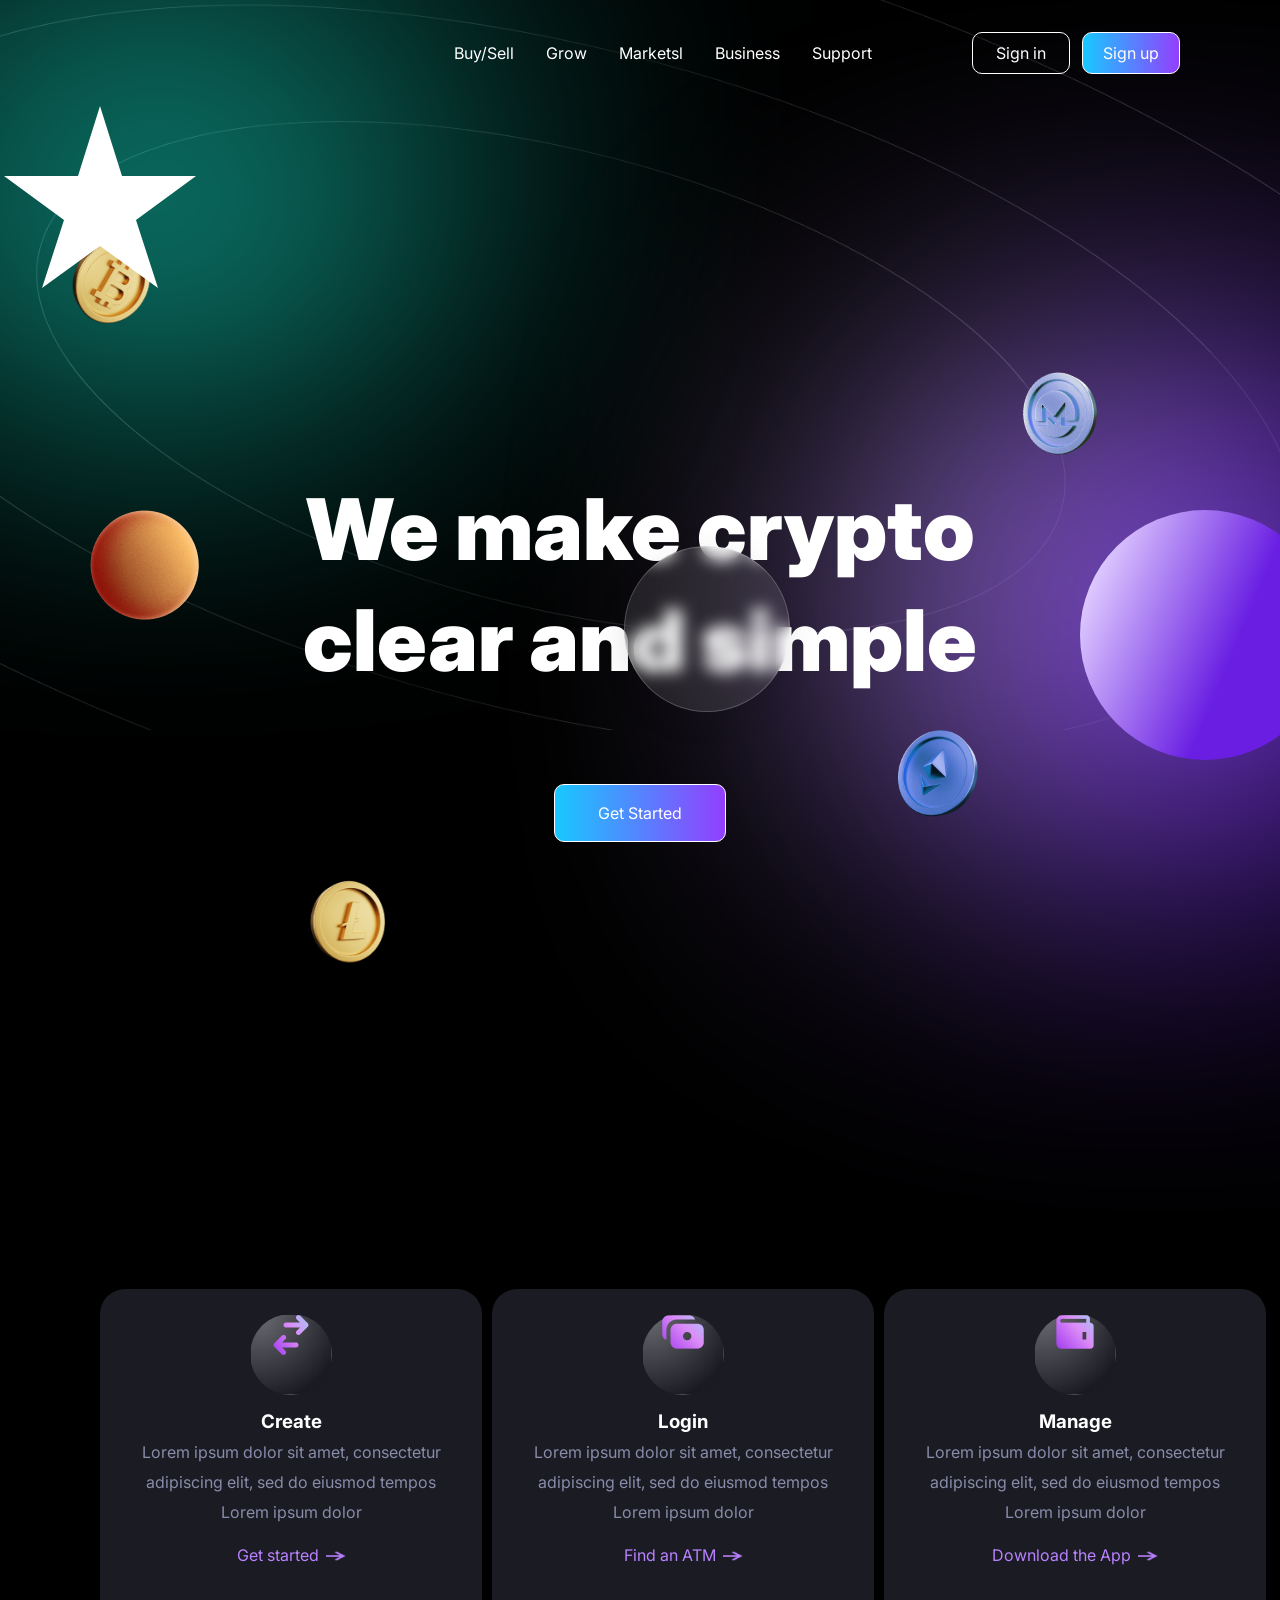
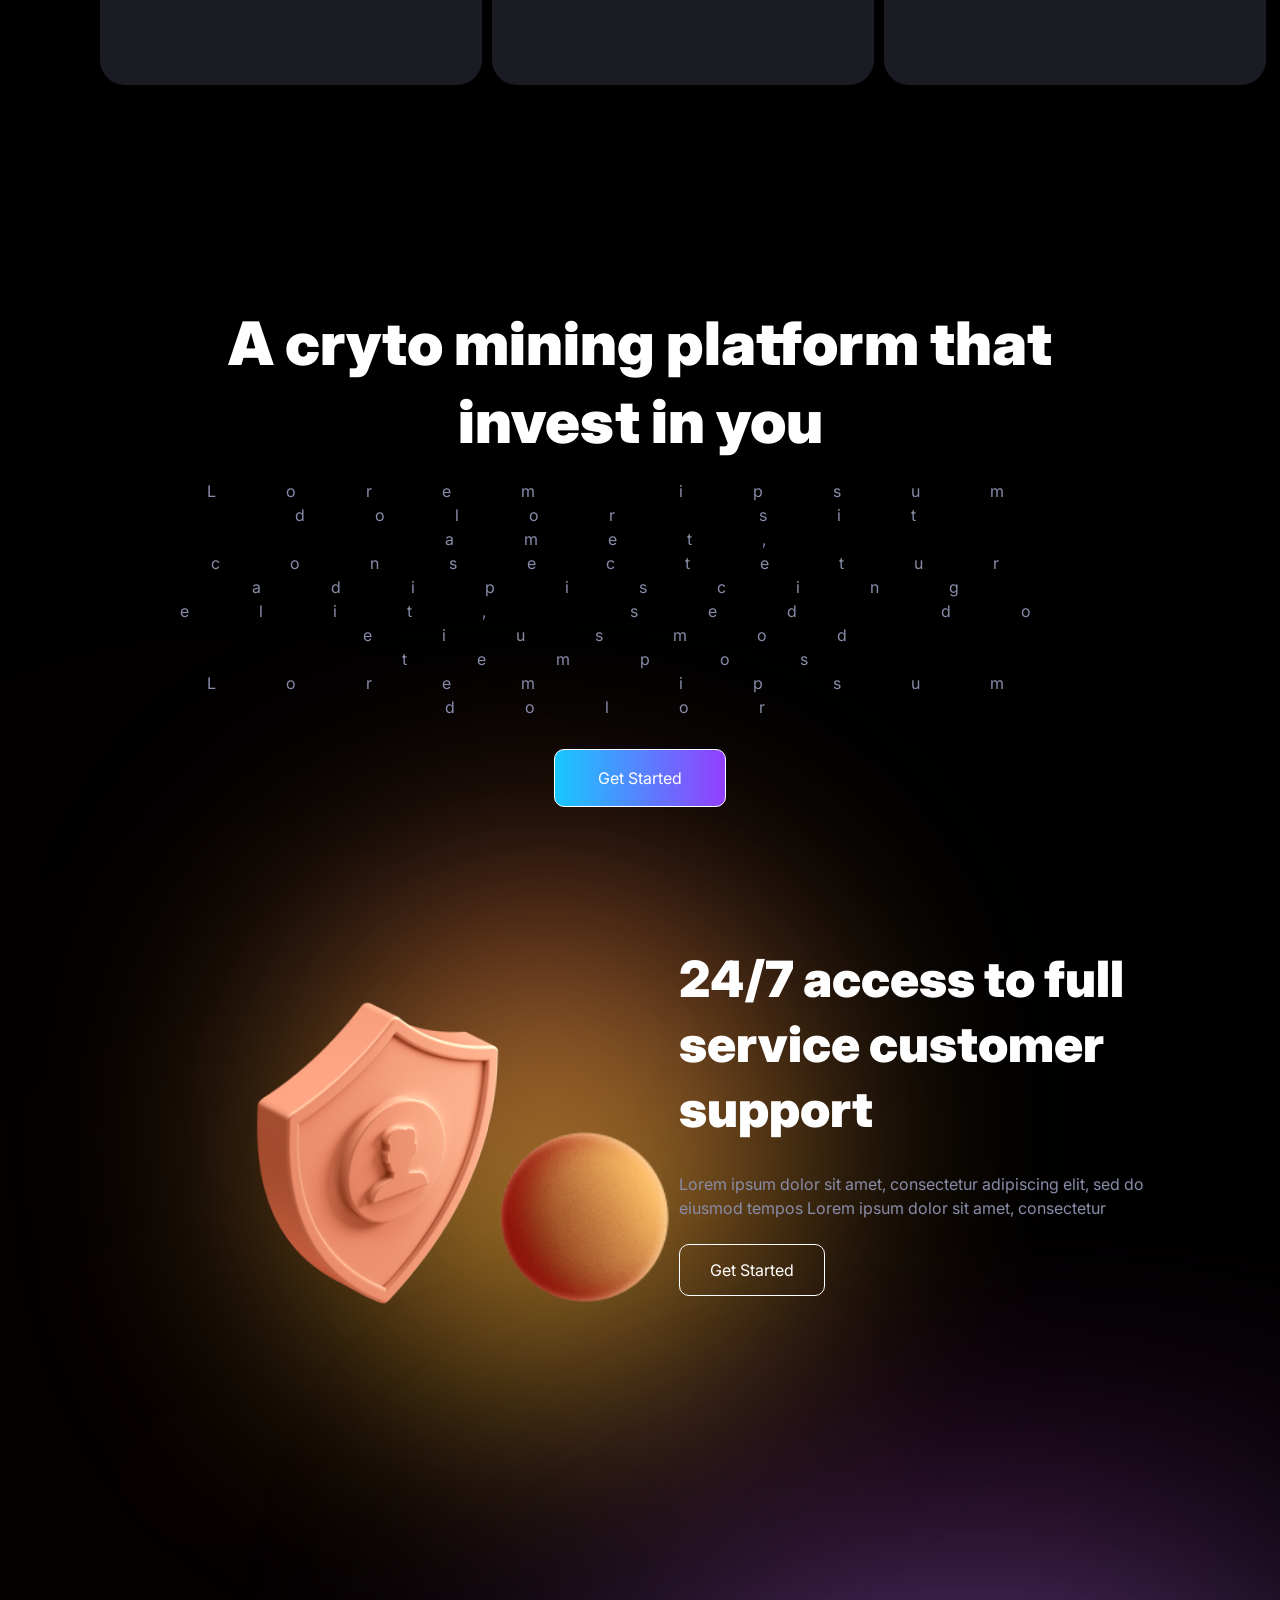
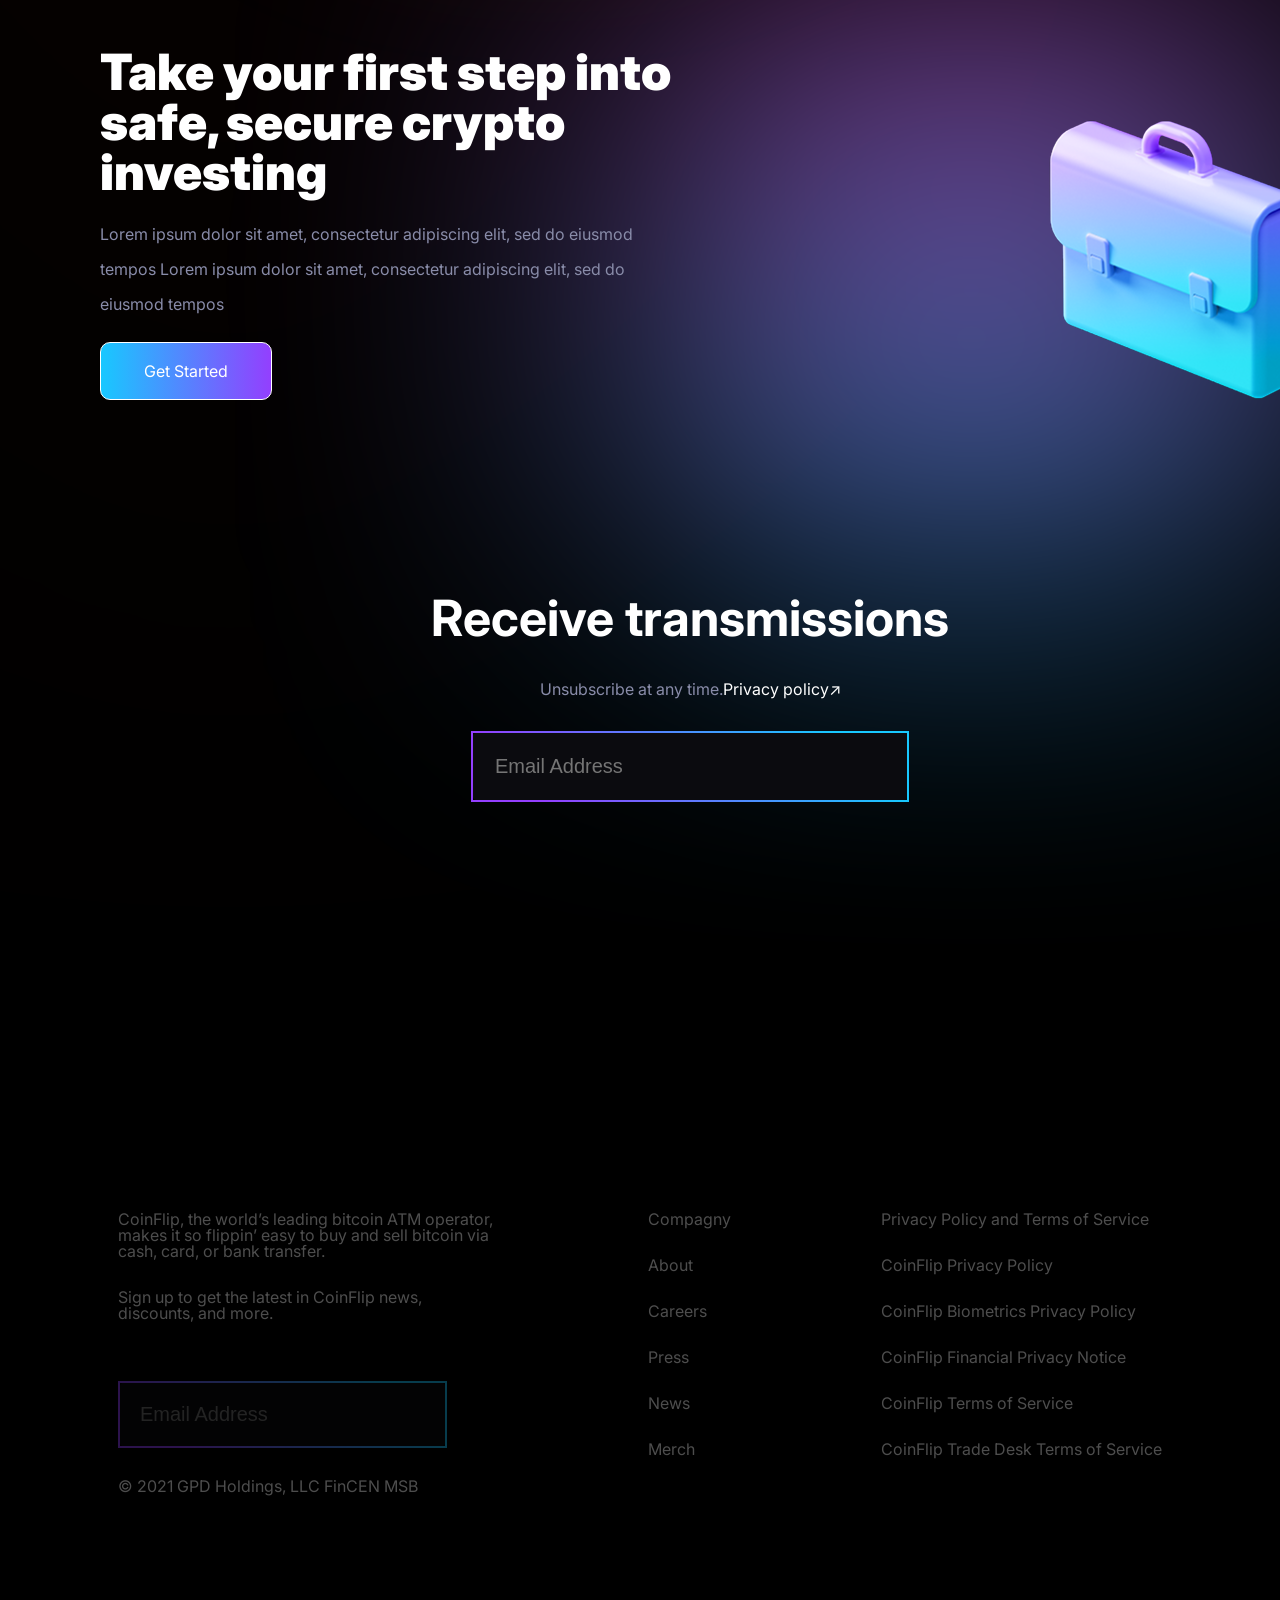
==== commit 887f071c: "add icon vector" ====
--- a/fixed.html
+++ b/fixed.html
@@ -39,6 +39,7 @@
     </header>
     <main class="main">
         <div class="etoile_bannier1"></div>
+        <div class="glass"></div>
         <section class="we_wake_crypto">
             <div class="container">
                 <div class="we_wake_crypto_content">
@@ -50,11 +51,12 @@
             </div>
         </section>
         <section class="gestion">
+            
             <div class="container">
                 <div class="gestion_content">
                     <article class="gestion_content_article">
                         <div class="gestion_content_article_part1">
-                            <img src="images/img (2).png" alt="image article 1">
+                            <div class="image_article_1"><span ><img src="images/Vector1.png" alt="" class="article_icon"></span></div>
                             <h3>Create</h3>
                             <p>Lorem ipsum dolor sit amet, consectetur adipiscing elit, sed do eiusmod tempos Lorem
                                 ipsum dolor</p>
@@ -64,7 +66,7 @@
                     </article>
                     <article class="gestion_content_article">
                         <div class="gestion_content_article_part1">
-                            <img src="images/img (1).png" alt="image article 1">
+                            <div class="image_article_1"><span class="article_icon"><img src="images/Vector3.png" alt=""></span></div>
                             <h3>Login</h3>
                             <p>Lorem ipsum dolor sit amet, consectetur adipiscing elit, sed do eiusmod tempos Lorem
                                 ipsum dolor</p>
@@ -74,7 +76,7 @@
                     </article>
                     <article class="gestion_content_article">
                         <div class="gestion_content_article_part1">
-                            <img src="images/img.png" alt="image article 1">
+                            <div class="image_article_1"><span class="article_icon"><img src="images/Vector2.png" alt=""></span></div>
                             <h3>Manage</h3>
                             <p>Lorem ipsum dolor sit amet, consectetur adipiscing elit, sed do eiusmod tempos Lorem
                                 ipsum dolor</p>
--- a/css/fixed.css
+++ b/css/fixed.css
@@ -148,6 +148,11 @@
 
 
 }
+.article_icon{
+   align-items: center;
+   justify-content: center;     
+    
+}
 
 .gestion_content_article_part1 {
     width: 332px;
@@ -163,7 +168,24 @@
     font-size: 16px;
     color: #B982FF;
 }
-
+.image_article_1
+{
+    margin: 0 auto;
+    width: 80px;
+height: 79px;
+opacity: 1;
+border-radius: 711.74px;
+border-width: 1px;
+background: radial-gradient(111.14% 111.14% at 8.37% 0%, rgba(255, 255, 255, 0.36) 0%, rgba(255, 255, 255, 0) 100%) ;
+border: 1px solid;
+
+border-image-source: radial-gradient(86.84% 30.42% at 129.28% 66.93%, #8470FF 0%, rgba(134, 92, 255, 0) 100%);
+
+backdrop-filter: blur(10px);
+margin-bottom: 12px;
+
+
+}
 .icon_fleche_direction {
     color: #B982FF;
     width: 20px;
@@ -394,7 +416,28 @@
     color: white;
 }
 
-
+/* Effet glass Les gradiant étoiles et planet*/
+.glass
+{
+    position: absolute;
+   width: 100px;
+   height: 100px;
+    top: 440px;
+    left: 624px;
+      padding: 2rem;
+      background: rgba(255, 255, 255, 0.1);
+      border-radius: 50%;
+      backdrop-filter: blur(8px);
+      -webkit-backdrop-filter: blur(10px);
+      border: 1px solid rgba(255, 255, 255, 0.2);
+      box-shadow: 0 8px 32px rgba(0, 0, 0, 0.1);
+      color: white;
+      text-align: center;
+      z-index: 1;
+      
+      
+
+}
 .grad1 {
     position: absolute;
     height: 520px;
@@ -548,7 +591,7 @@
     top: 510px;
     right: -50px;
     background: linear-gradient(112.72deg, #DECAFF 11.44%, #691EE2 60.27%);
-    z-index: 10;
+    z-index: -3;
 }
 
 /* ecran desktop: {991px:max-width ou 992px:max-width} */
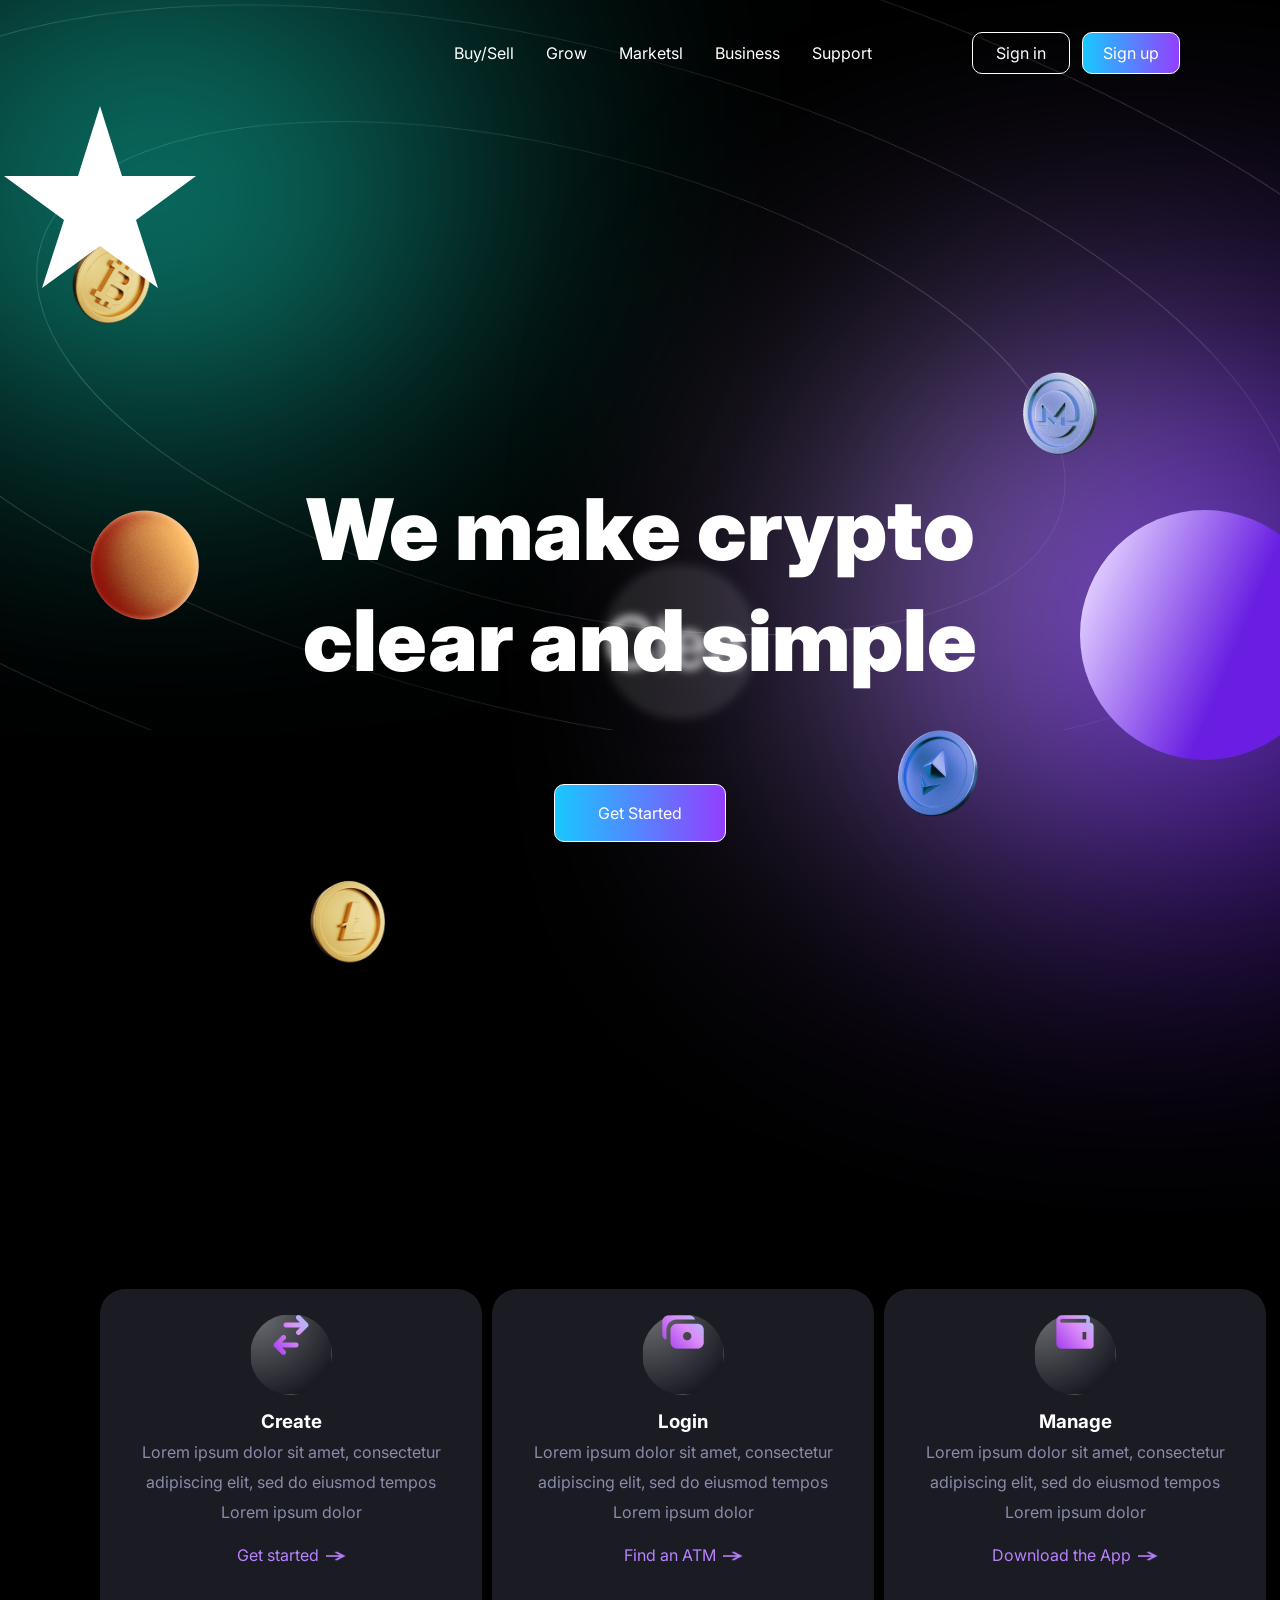
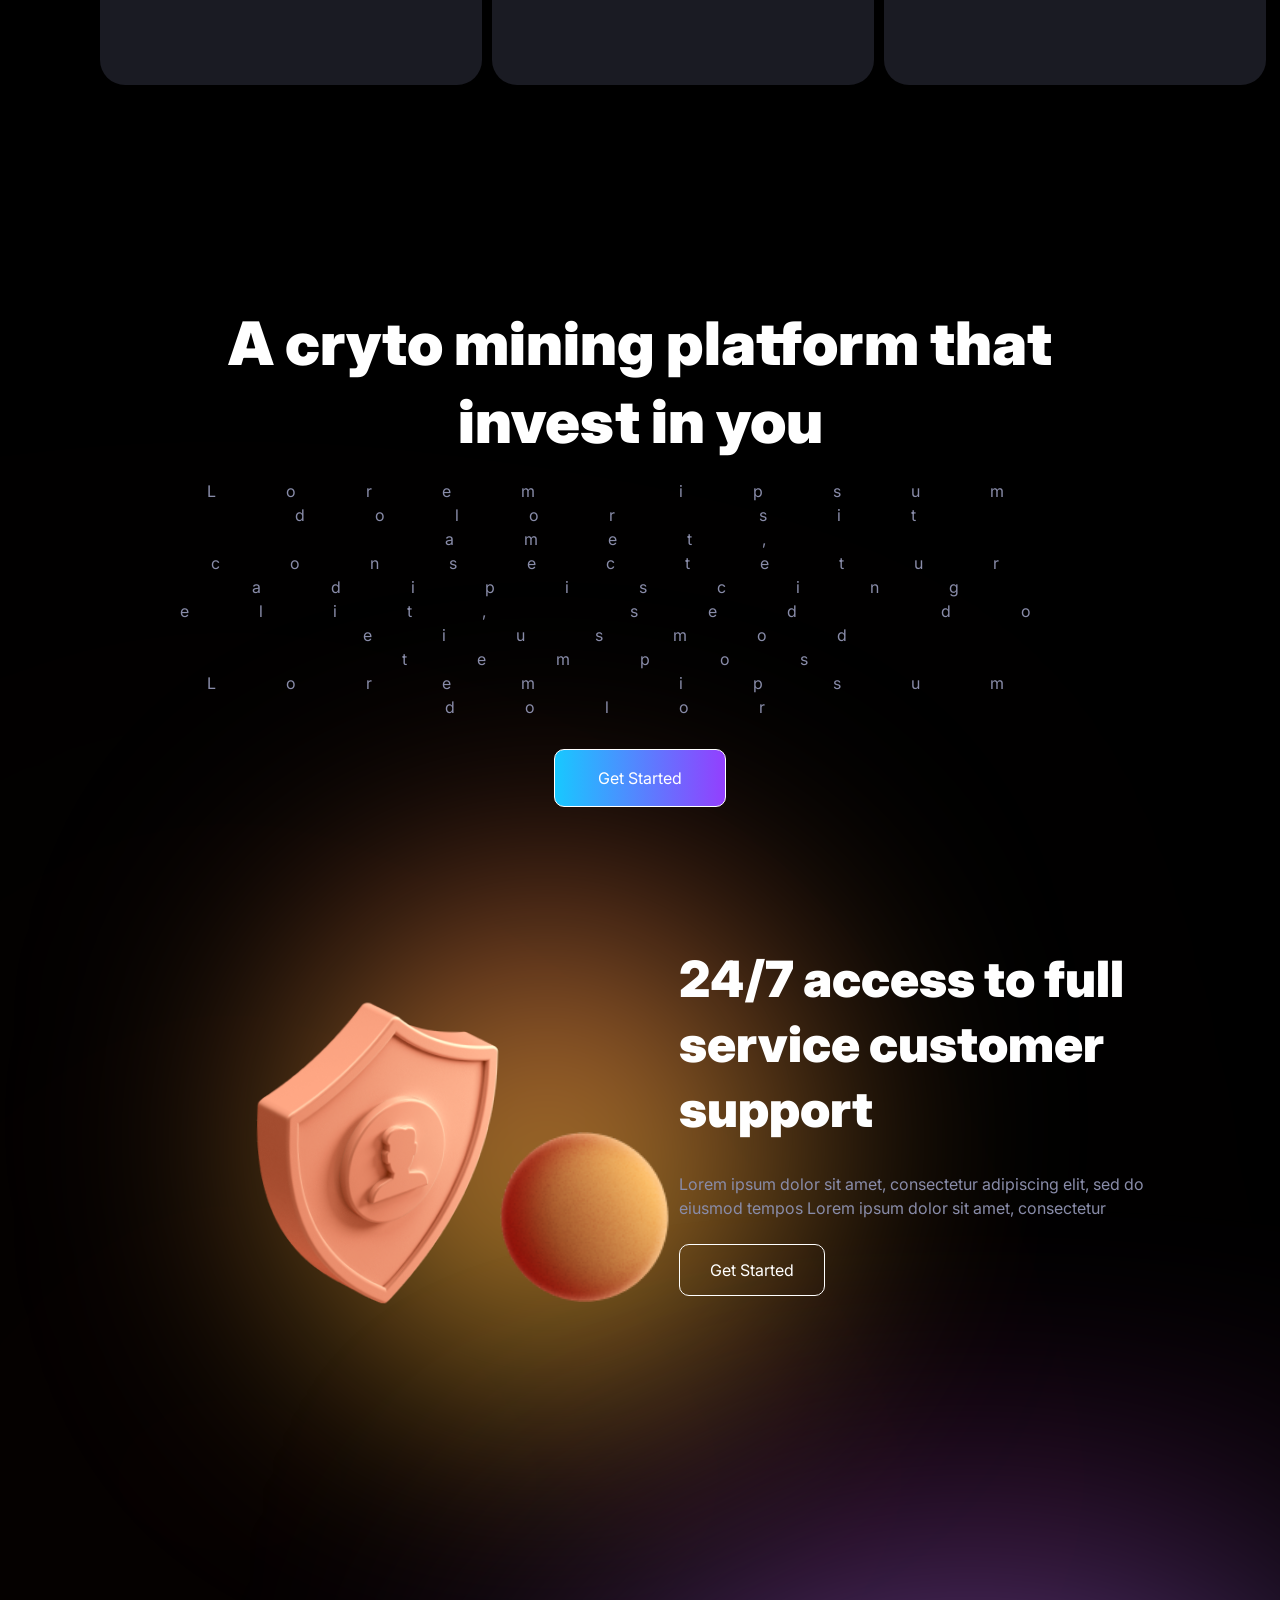
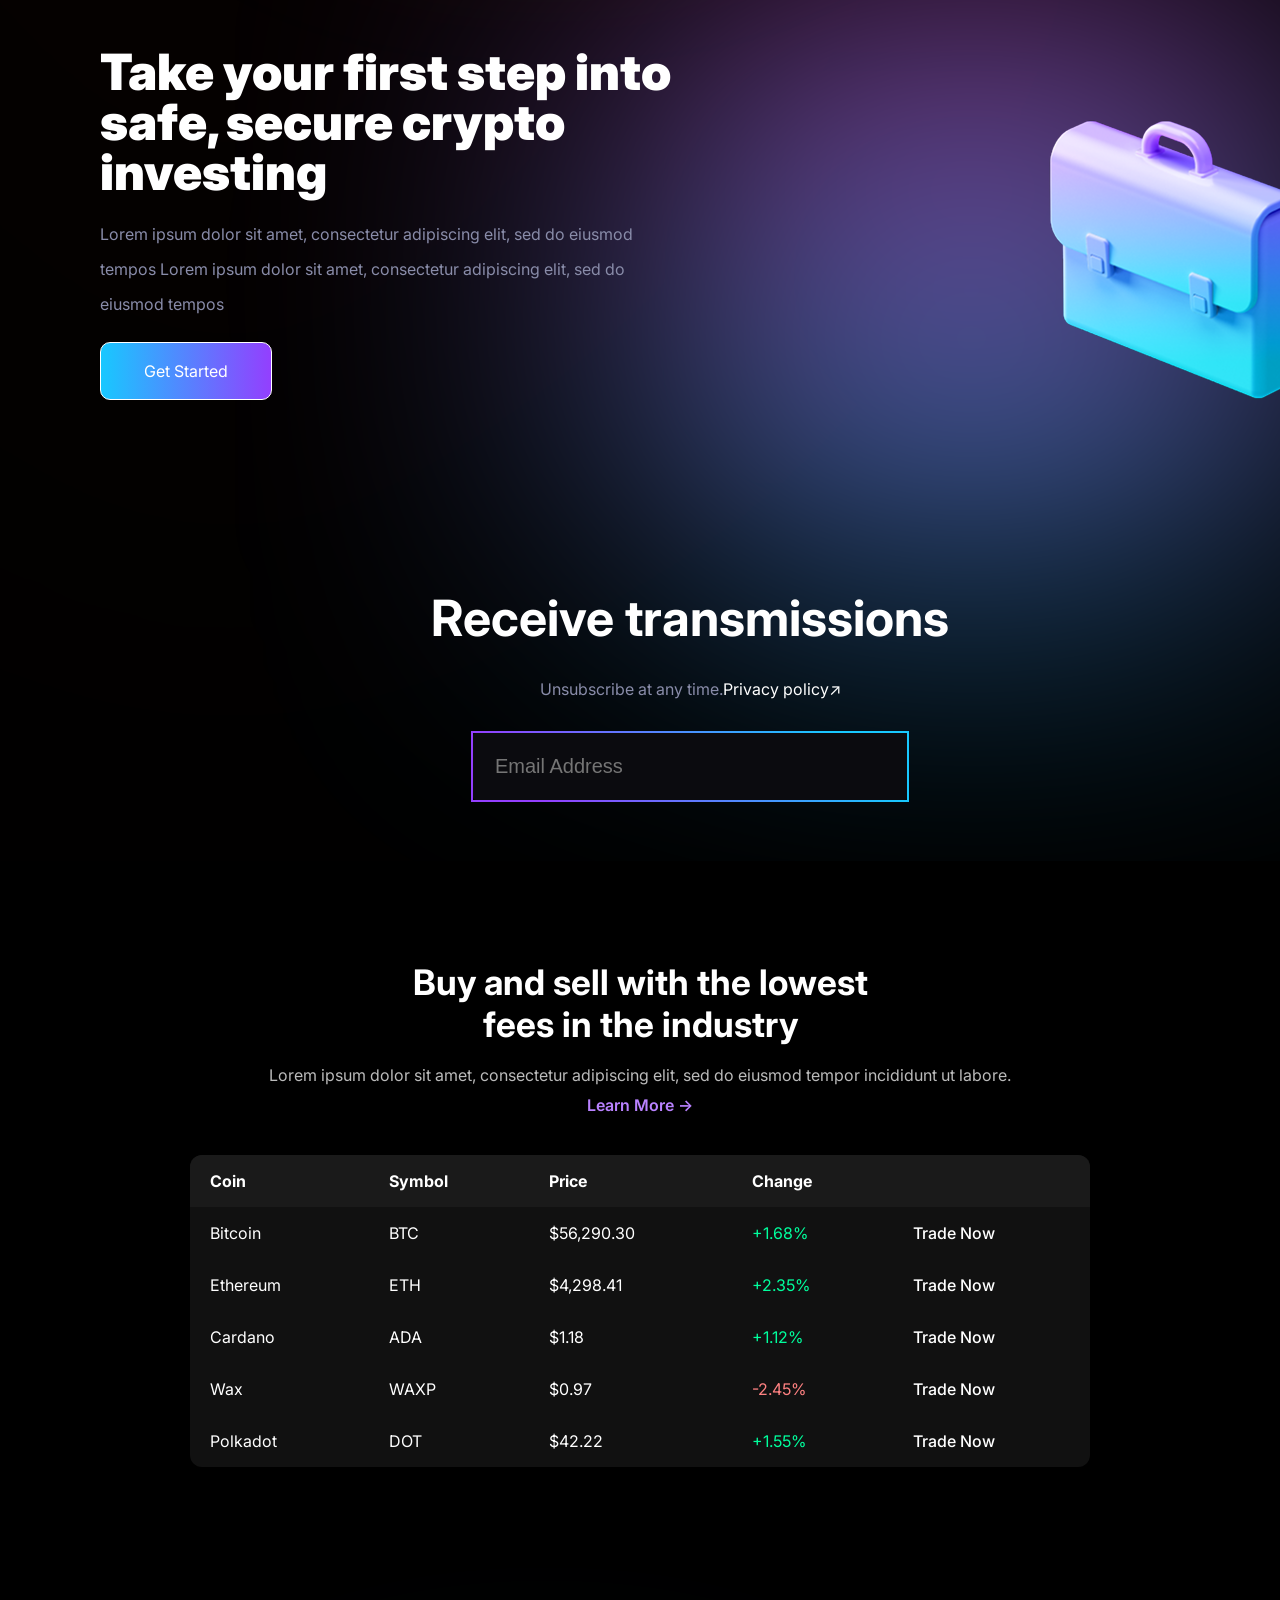
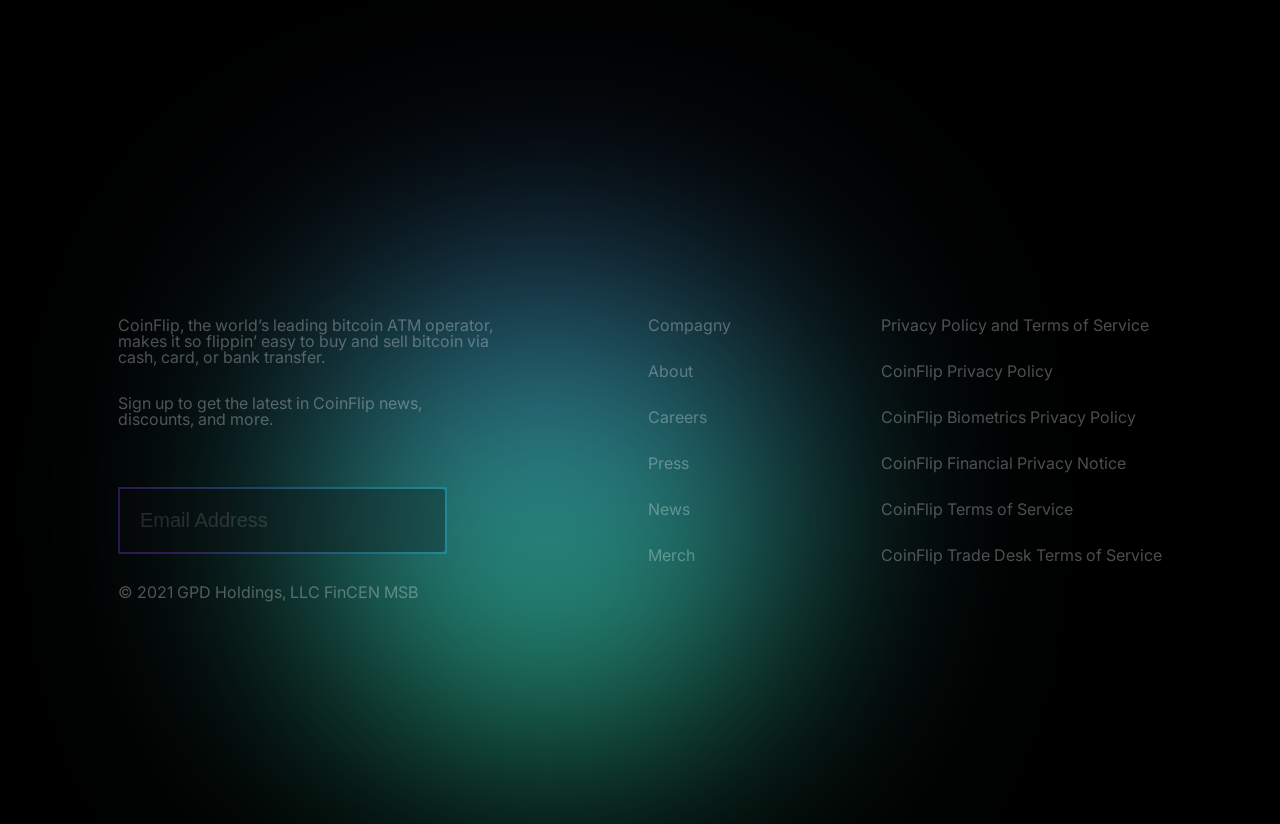
==== commit 28a6e4c0: "Exercice effectuer" ====
--- a/fixed.html
+++ b/fixed.html
@@ -17,6 +17,7 @@
     <div class="crypto_losange"></div>
     <div class="crypto_sphere"></div>
     <div class="grad2"></div>
+    
     <!-- Header -->
     <header class="header">
         <section class="menu">
@@ -39,7 +40,7 @@
     </header>
     <main class="main">
         <div class="etoile_bannier1"></div>
-        <div class="glass"></div>
+        <div class="glass">Clea</div>
         <section class="we_wake_crypto">
             <div class="container">
                 <div class="we_wake_crypto_content">
@@ -51,12 +52,13 @@
             </div>
         </section>
         <section class="gestion">
-            
+
             <div class="container">
                 <div class="gestion_content">
                     <article class="gestion_content_article">
                         <div class="gestion_content_article_part1">
-                            <div class="image_article_1"><span ><img src="images/Vector1.png" alt="" class="article_icon"></span></div>
+                            <div class="image_article_1"><span><img src="images/Vector1.png" alt=""
+                                        class="article_icon"></span></div>
                             <h3>Create</h3>
                             <p>Lorem ipsum dolor sit amet, consectetur adipiscing elit, sed do eiusmod tempos Lorem
                                 ipsum dolor</p>
@@ -66,7 +68,8 @@
                     </article>
                     <article class="gestion_content_article">
                         <div class="gestion_content_article_part1">
-                            <div class="image_article_1"><span class="article_icon"><img src="images/Vector3.png" alt=""></span></div>
+                            <div class="image_article_1"><span class="article_icon"><img src="images/Vector3.png"
+                                        alt=""></span></div>
                             <h3>Login</h3>
                             <p>Lorem ipsum dolor sit amet, consectetur adipiscing elit, sed do eiusmod tempos Lorem
                                 ipsum dolor</p>
@@ -76,7 +79,8 @@
                     </article>
                     <article class="gestion_content_article">
                         <div class="gestion_content_article_part1">
-                            <div class="image_article_1"><span class="article_icon"><img src="images/Vector2.png" alt=""></span></div>
+                            <div class="image_article_1"><span class="article_icon"><img src="images/Vector2.png"
+                                        alt=""></span></div>
                             <h3>Manage</h3>
                             <p>Lorem ipsum dolor sit amet, consectetur adipiscing elit, sed do eiusmod tempos Lorem
                                 ipsum dolor</p>
@@ -123,8 +127,10 @@
                 <div class="crypto_investing_content">
                     <div class="crypto_investing_content_part1">
                         <h2>Take your first step into safe, secure crypto investing</h2>
-                        <p>Lorem ipsum dolor sit amet, consectetur adipiscing elit, sed do eiusmod tempos Lorem ipsum dolor sit amet, consectetur adipiscing elit, sed do eiusmod tempos</p>
-                        <a href="#" class="we_wake_crypto_content_link crypto_investing_content_part1_link">Get Started</a>
+                        <p>Lorem ipsum dolor sit amet, consectetur adipiscing elit, sed do eiusmod tempos Lorem ipsum
+                            dolor sit amet, consectetur adipiscing elit, sed do eiusmod tempos</p>
+                        <a href="#" class="we_wake_crypto_content_link crypto_investing_content_part1_link">Get
+                            Started</a>
                     </div>
                     <img src="images/manette.png" alt="" class="crypto_investing_content_part2">
                 </div>
@@ -138,10 +144,69 @@
                     <input type="text" placeholder="Email Address">
                 </div>
             </div>
-
+        </section>
+        <section class="pricing">
+            <div class="pricing__text">
+                <h2>Buy and sell with the lowest<br>fees in the industry</h2>
+                <p>Lorem ipsum dolor sit amet, consectetur adipiscing elit, sed do eiusmod tempor incididunt ut labore.
+                </p>
+                <a href="#" class="learn-more">Learn More →</a>
+            </div>
+
+            <div class="pricing__table">
+                <table>
+                    <thead>
+                        <tr>
+                            <th>Coin</th>
+                            <th>Symbol</th>
+                            <th>Price</th>
+                            <th>Change</th>
+                            <th></th>
+                        </tr>
+                    </thead>
+                    <tbody>
+                        <tr>
+                            <td>Bitcoin</td>
+                            <td>BTC</td>
+                            <td>$56,290.30</td>
+                            <td class="positive">+1.68%</td>
+                            <td><a href="#">Trade Now</a></td>
+                        </tr>
+                        <tr>
+                            <td>Ethereum</td>
+                            <td>ETH</td>
+                            <td>$4,298.41</td>
+                            <td class="positive">+2.35%</td>
+                            <td><a href="#">Trade Now</a></td>
+                        </tr>
+                        <tr>
+                            <td>Cardano</td>
+                            <td>ADA</td>
+                            <td>$1.18</td>
+                            <td class="positive">+1.12%</td>
+                            <td><a href="#">Trade Now</a></td>
+                        </tr>
+                        <tr>
+                            <td>Wax</td>
+                            <td>WAXP</td>
+                            <td>$0.97</td>
+                            <td class="negative">-2.45%</td>
+                            <td><a href="#">Trade Now</a></td>
+                        </tr>
+                        <tr>
+                            <td>Polkadot</td>
+                            <td>DOT</td>
+                            <td>$42.22</td>
+                            <td class="positive">+1.55%</td>
+                            <td><a href="#">Trade Now</a></td>
+                        </tr>
+                    </tbody>
+                </table>
+            </div>
         </section>
     </main>
     <footer class="footer">
+        <div class="grad6"></div>
         <div class="container">
             <div class="footer_content">
                 <div class="footer_content_part1">
@@ -166,6 +231,7 @@
             </div>
         </div>
     </footer>
+  
 </body>
 
 </html>
--- a/css/fixed.css
+++ b/css/fixed.css
@@ -131,7 +131,7 @@
     display: flex;
     justify-content: space-between;
     gap: 10px;
-
+    margin: 0 auto;
 
 }
 
@@ -148,10 +148,11 @@
 
 
 }
-.article_icon{
-   align-items: center;
-   justify-content: center;     
-    
+
+.article_icon {
+    align-items: center;
+    justify-content: center;
+
 }
 
 .gestion_content_article_part1 {
@@ -168,24 +169,25 @@
     font-size: 16px;
     color: #B982FF;
 }
-.image_article_1
-{
+
+.image_article_1 {
     margin: 0 auto;
     width: 80px;
-height: 79px;
-opacity: 1;
-border-radius: 711.74px;
-border-width: 1px;
-background: radial-gradient(111.14% 111.14% at 8.37% 0%, rgba(255, 255, 255, 0.36) 0%, rgba(255, 255, 255, 0) 100%) ;
-border: 1px solid;
-
-border-image-source: radial-gradient(86.84% 30.42% at 129.28% 66.93%, #8470FF 0%, rgba(134, 92, 255, 0) 100%);
-
-backdrop-filter: blur(10px);
-margin-bottom: 12px;
-
-
-}
+    height: 79px;
+    opacity: 1;
+    border-radius: 711.74px;
+    border-width: 1px;
+    background: radial-gradient(111.14% 111.14% at 8.37% 0%, rgba(255, 255, 255, 0.36) 0%, rgba(255, 255, 255, 0) 100%);
+    border: 1px solid;
+
+    border-image-source: radial-gradient(86.84% 30.42% at 129.28% 66.93%, #8470FF 0%, rgba(134, 92, 255, 0) 100%);
+
+    backdrop-filter: blur(10px);
+    margin-bottom: 12px;
+
+
+}
+
 .icon_fleche_direction {
     color: #B982FF;
     width: 20px;
@@ -368,7 +370,87 @@
     border-radius: 10px;
 }
 
-
+/*Section Pricing*/
+.pricing {
+    background: #000;
+    padding: 100px 20px;
+    color: white;
+    text-align: center;
+}
+
+.pricing__text {
+    max-width: 800px;
+    margin: 0 auto 40px auto;
+}
+
+.pricing__text h2 {
+    font-size: 2.2rem;
+    font-weight: bold;
+    margin-bottom: 20px;
+}
+
+.pricing__text p {
+    color: #bbb;
+    font-size: 1rem;
+    margin-bottom: 10px;
+}
+
+.learn-more {
+    color: #B982FF;
+    text-decoration: none;
+    font-weight: 600;
+}
+
+.pricing__table {
+    max-width: 900px;
+    margin: 0 auto;
+    overflow-x: auto;
+}
+
+table {
+    width: 100%;
+    border-collapse: collapse;
+    background: #111;
+    border-radius: 12px;
+    overflow: hidden;
+}
+
+thead {
+    background: #1a1a1a;
+}
+
+th,
+td {
+    padding: 16px 20px;
+    text-align: left;
+    font-size: 1rem;
+}
+
+td a {
+    color: white;
+    text-decoration: none;
+    font-weight: 500;
+}
+
+.positive {
+    color: #00ff9d;
+}
+
+.negative {
+    color: #FF8282;
+}
+
+@media (max-width: 768px) {
+    .pricing__text h2 {
+        font-size: 1.7rem;
+    }
+
+    th,
+    td {
+        padding: 12px;
+        font-size: 0.9rem;
+    }
+}
 
 /*Section Footer*/
 
@@ -417,27 +499,27 @@
 }
 
 /* Effet glass Les gradiant étoiles et planet*/
-.glass
-{
-    position: absolute;
-   width: 100px;
-   height: 100px;
-    top: 440px;
-    left: 624px;
-      padding: 2rem;
-      background: rgba(255, 255, 255, 0.1);
-      border-radius: 50%;
-      backdrop-filter: blur(8px);
-      -webkit-backdrop-filter: blur(10px);
-      border: 1px solid rgba(255, 255, 255, 0.2);
-      box-shadow: 0 8px 32px rgba(0, 0, 0, 0.1);
-      color: white;
-      text-align: center;
-      z-index: 1;
-      
-      
-
-}
+.glass {
+    position: absolute;
+    width: 150px;
+    height: 150px;
+    top: 460px;
+    left: 604px;
+    background: rgba(255, 255, 255, 0.1);
+    border-radius: 50%;
+    -webkit-backdrop-filter: blur(12px);
+    border: 1px solid rgba(255, 255, 255, 0.2);
+    box-shadow: 0 8px 32px rgba(0, 0, 0, 0.1);
+    color: white;
+    z-index: -1;
+    font-size: 70px;
+    filter: blur(5px);
+    align-content: center;
+    
+
+
+}
+
 .grad1 {
     position: absolute;
     height: 520px;
@@ -465,6 +547,7 @@
     filter: blur(145px);
     z-index: -5;
 }
+
 .grad3 {
     position: absolute;
     height: 493px;
@@ -478,6 +561,7 @@
     filter: blur(130px);
     z-index: -5;
 }
+
 .grad4 {
     position: absolute;
     height: 203px;
@@ -491,6 +575,7 @@
     filter: blur(400px);
     z-index: -7;
 }
+
 .grad5 {
     position: absolute;
     height: 450px;
@@ -504,17 +589,30 @@
     filter: blur(170px);
     z-index: -5;
 }
-.etoile_bannier1{
-      width: 200px;
-  height: 200px;
-  background: white;
-  clip-path: polygon(
-    50% 0%, 61% 35%, 98% 35%, 
-    68% 57%, 79% 91%, 
-    50% 70%, 21% 91%, 
-    32% 57%, 2% 35%, 
-    39% 35%
-  );
+.grad6 {
+    position: absolute;
+    height: 493px;
+    width: 493px;
+   background: linear-gradient(180deg, #2C4982 0%, #2CD095 100%);
+    backdrop-filter: blur(300px);
+    position: absolute;
+    border-radius: 50%;
+    top: -70px;
+    left: 300px;
+    filter: blur(130px);
+    z-index: -5;
+}
+
+
+.etoile_bannier1 {
+    width: 200px;
+    height: 200px;
+    background: white;
+    clip-path: polygon(50% 0%, 61% 35%, 98% 35%,
+            68% 57%, 79% 91%,
+            50% 70%, 21% 91%,
+            32% 57%, 2% 35%,
+            39% 35%);
 
 }
 
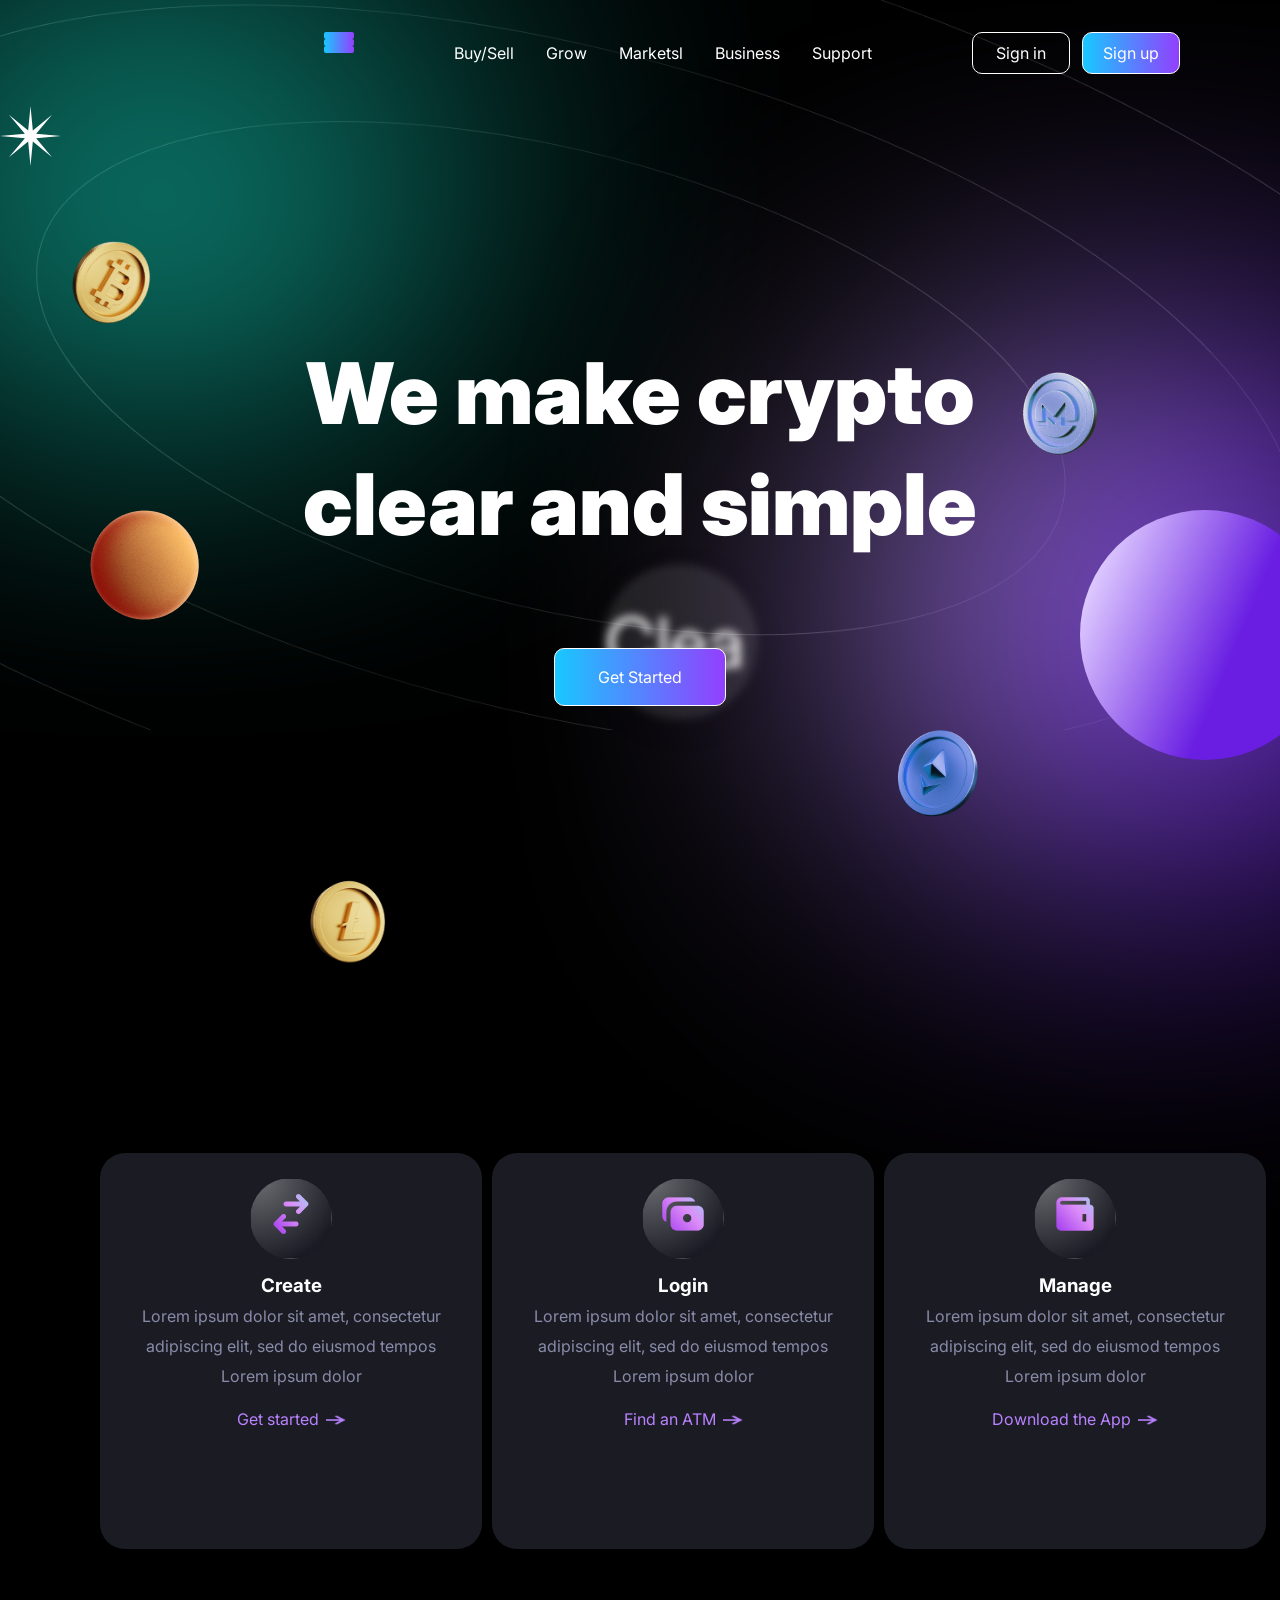
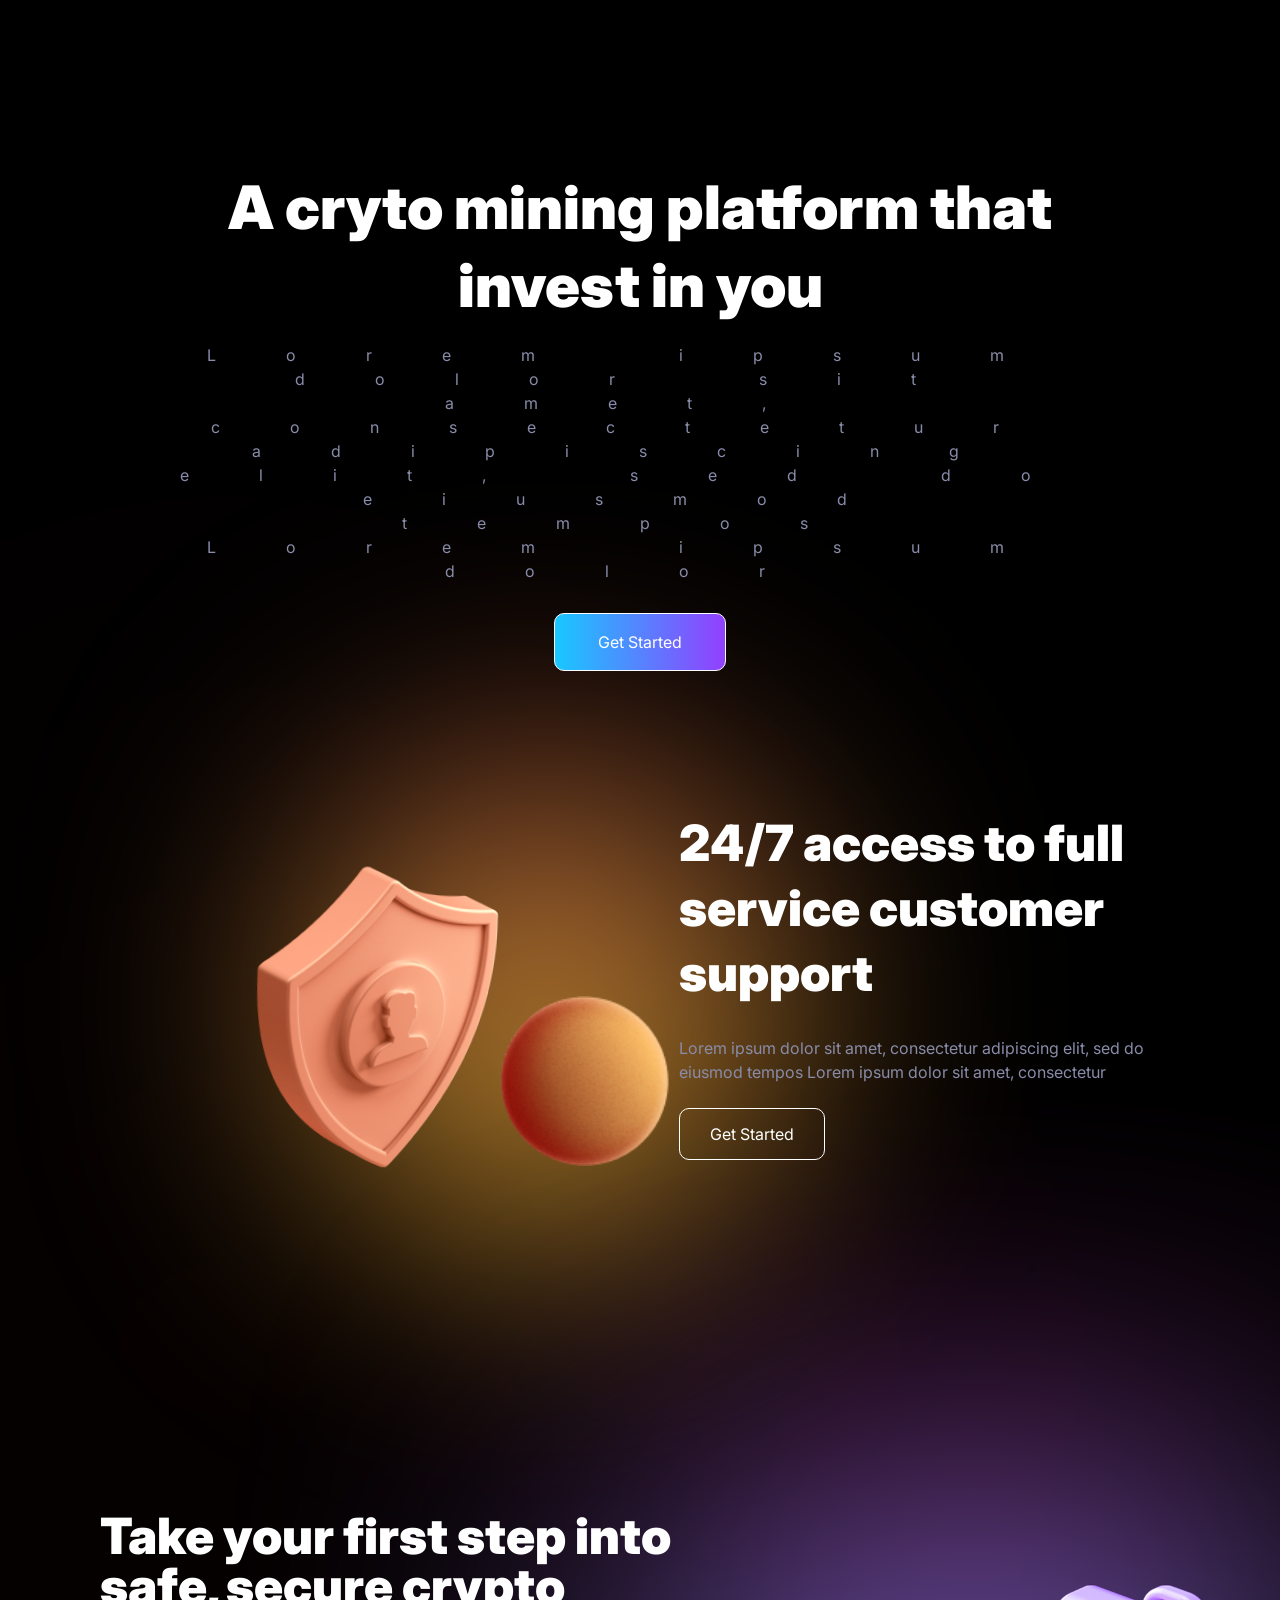
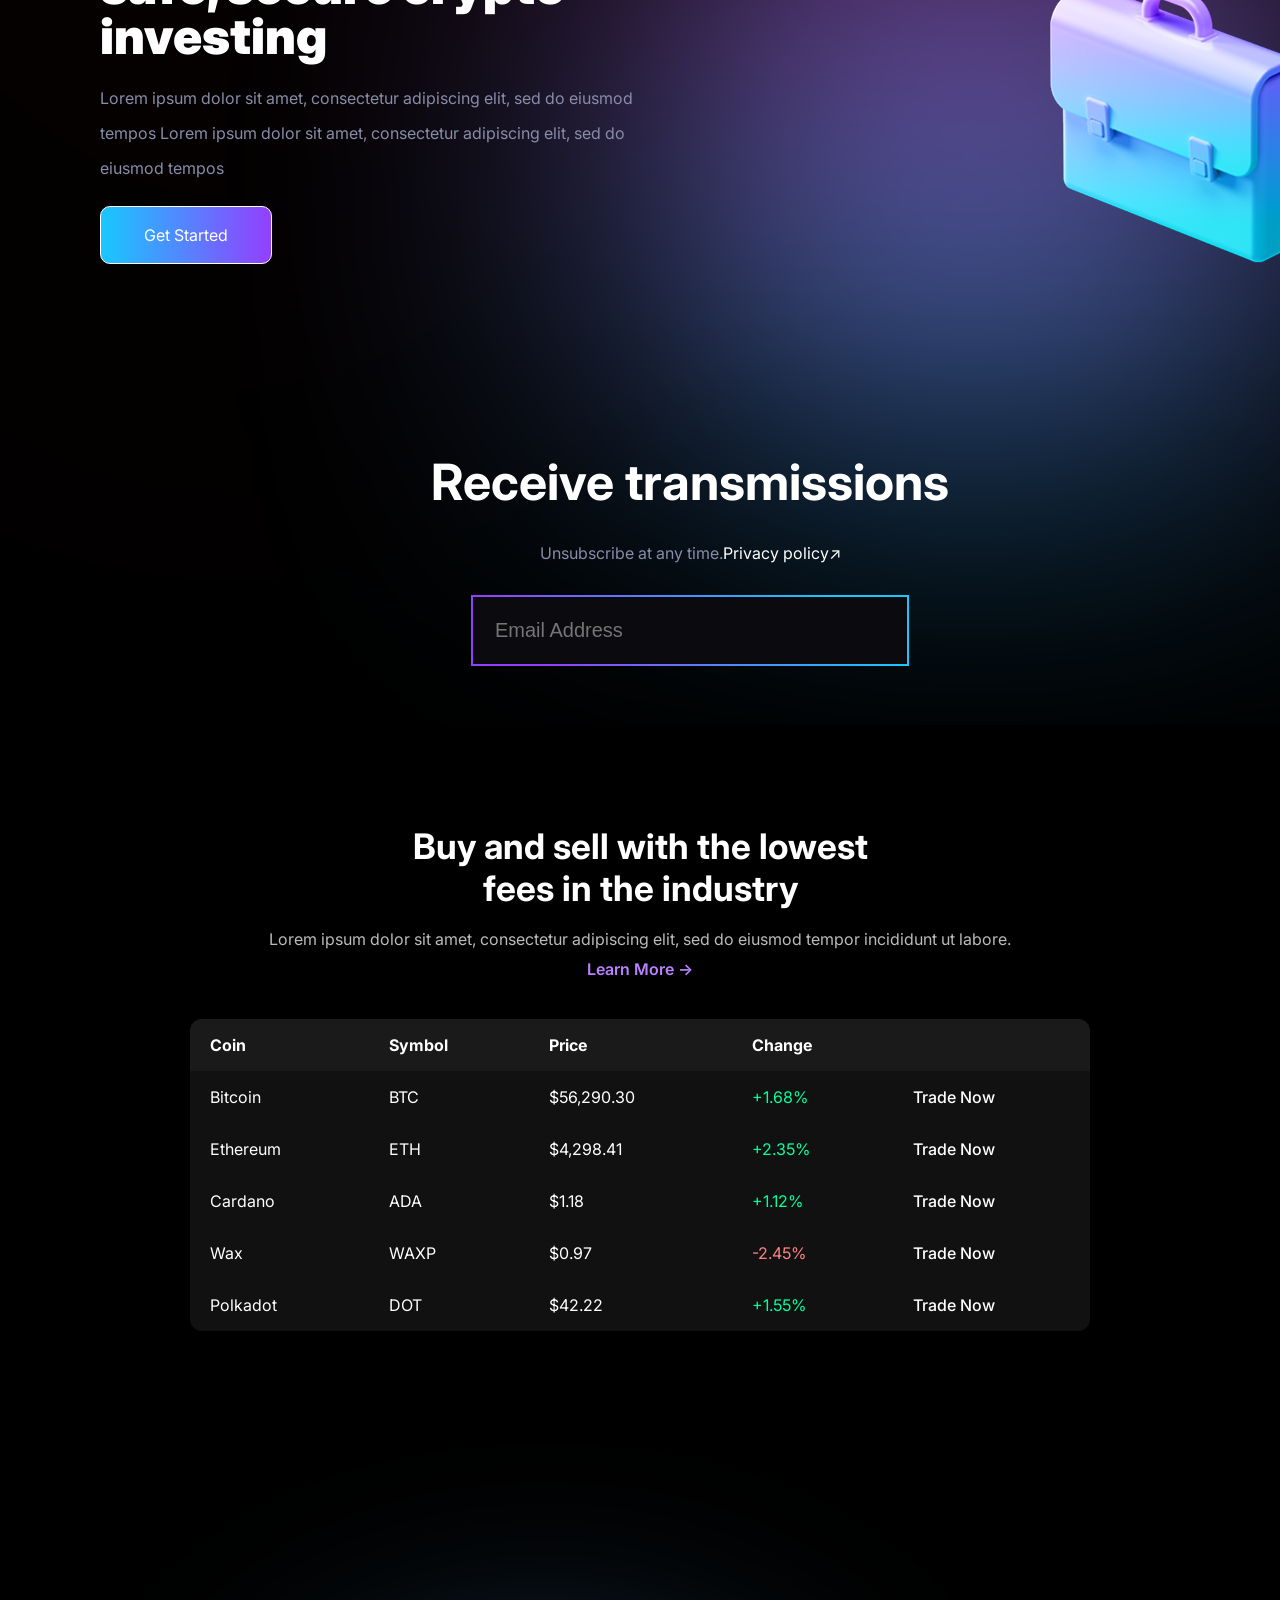
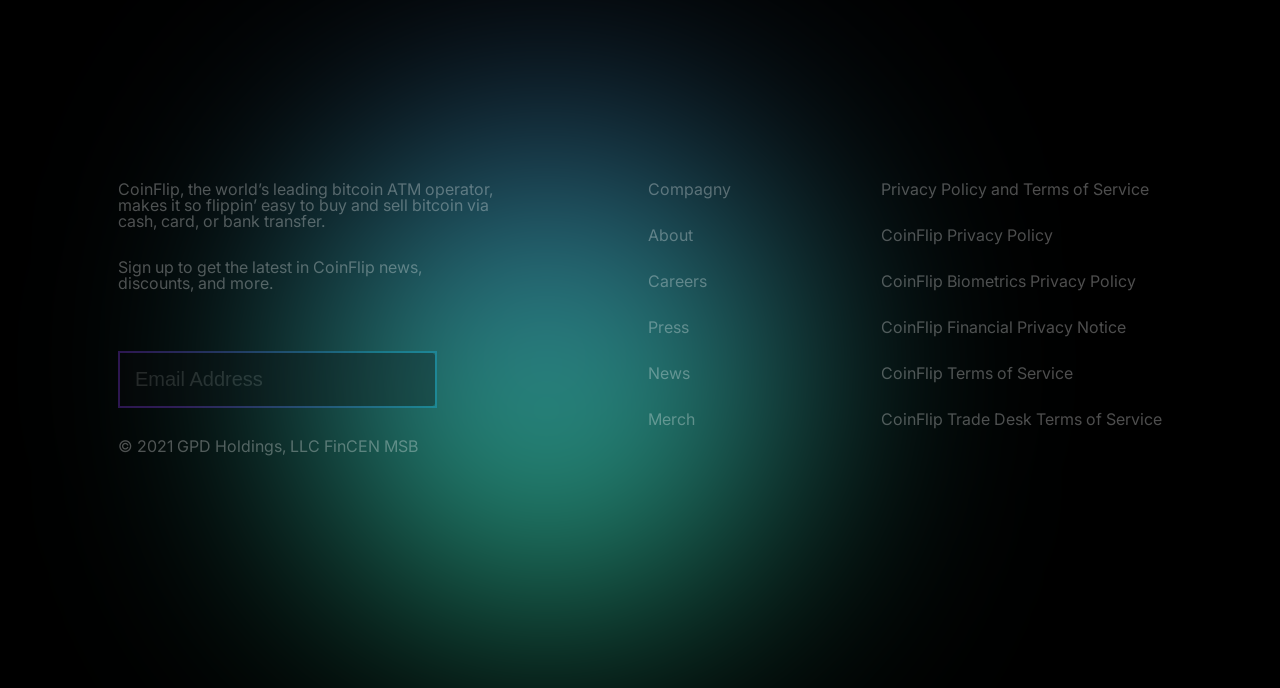
==== commit 3951ba0d: "update test.css and test.html" ====
--- a/fixed.html
+++ b/fixed.html
@@ -17,12 +17,17 @@
     <div class="crypto_losange"></div>
     <div class="crypto_sphere"></div>
     <div class="grad2"></div>
-    
+
     <!-- Header -->
     <header class="header">
         <section class="menu">
             <div class="container">
                 <div class="header_content">
+                    <div class="hamburger">
+                        <span></span>
+                        <span></span>
+                        <span></span>
+                    </div>
                     <ul class="header_content_list">
                         <li><a href="#">Buy/Sell</a></li>
                         <li><a href="#">Grow</a></li>
@@ -39,7 +44,13 @@
         </section>
     </header>
     <main class="main">
-        <div class="etoile_bannier1"></div>
+        <svg width="61" height="60" viewBox="0 0 61 60" fill="none" xmlns="http://www.w3.org/2000/svg"
+            class="etoile_banner">
+            <path
+                d="M30.5 0L32.8344 24.4567L52.0668 8.7868L36.1357 27.7039L61 30L36.1357 32.2961L52.0668 51.2132L32.8344 35.5433L30.5 60L28.1656 35.5433L8.93324 51.2132L24.8643 32.2961L0 30L24.8643 27.7039L8.93324 8.7868L28.1656 24.4567L30.5 0Z"
+                fill="white" />
+        </svg>
+
         <div class="glass">Clea</div>
         <section class="we_wake_crypto">
             <div class="container">
@@ -231,7 +242,7 @@
             </div>
         </div>
     </footer>
-  
+
 </body>
 
 </html>
--- a/css/fixed.css
+++ b/css/fixed.css
@@ -52,6 +52,20 @@
 }
 
 /*Header*/
+.hamburger {
+      width: 30px;
+      height: 25px;
+      flex-direction: column;
+      justify-content: space-between;
+      cursor: pointer;
+      
+    }
+      .hamburger span {
+      display: block;
+      height: 7px;
+      background: linear-gradient(to right, #18C8FF, #933FFE);
+      border-radius: 2px;
+    }
 
 
 .header_content {
@@ -172,6 +186,7 @@
 
 .image_article_1 {
     margin: 0 auto;
+    align-content: center;
     width: 80px;
     height: 79px;
     opacity: 1;
@@ -489,7 +504,7 @@
 .footer_content_part1 input {
     background-color: #0B0B0F;
     width: 75%;
-    padding: 20px;
+    padding: 15px;
     border-image-source: linear-gradient(225deg, #18C8FF 14.89%, #933FFE 85.85%);
     border-image-slice: 1;
     margin-bottom: 30px;
@@ -692,4 +707,18 @@
     z-index: -3;
 }
 
-/* ecran desktop: {991px:max-width ou 992px:max-width} */+/* ecran desktop: {991px:max-width ou 992px:max-width} */
+
+/*LA responsivité*/
+
+@media (max-width: 768px) {
+    .pricing__text h2 {
+        font-size: 1.7rem;
+    }
+
+    th,
+    td {
+        padding: 12px;
+        font-size: 0.9rem;
+    }
+}
